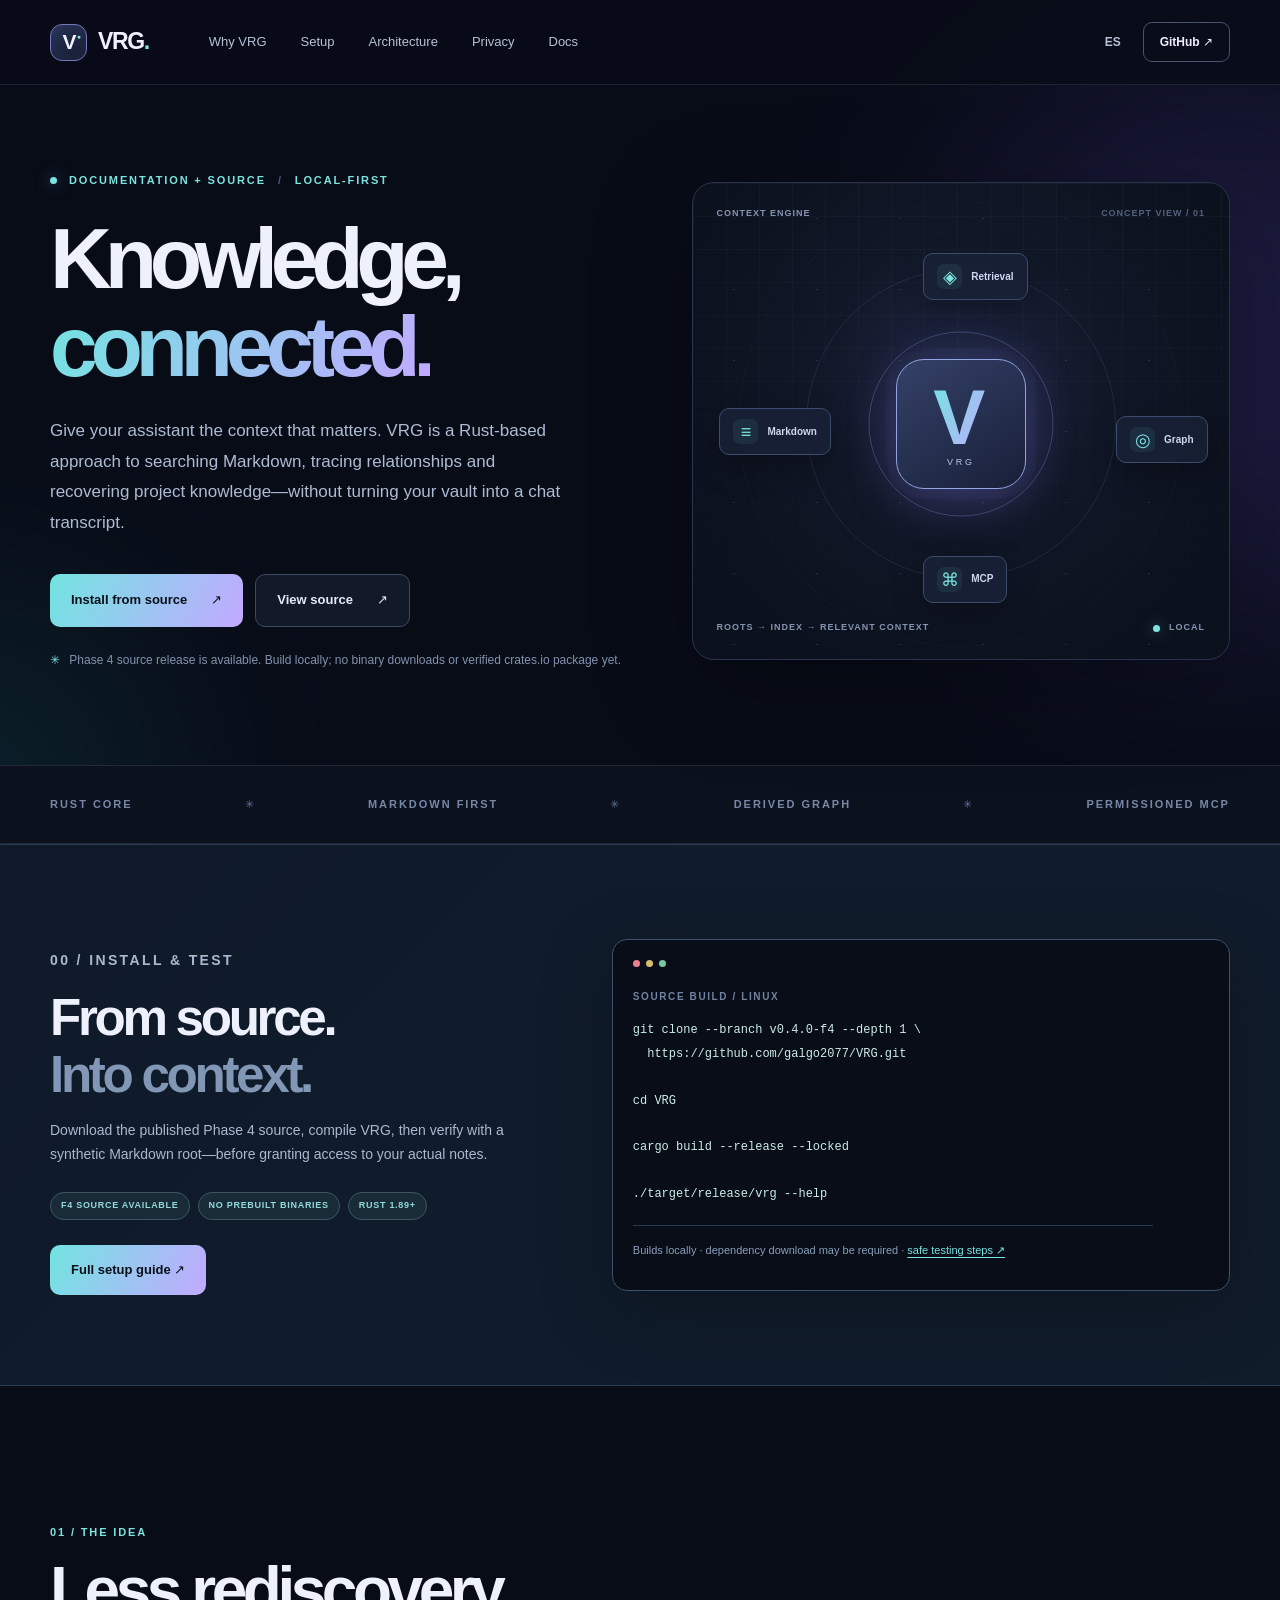
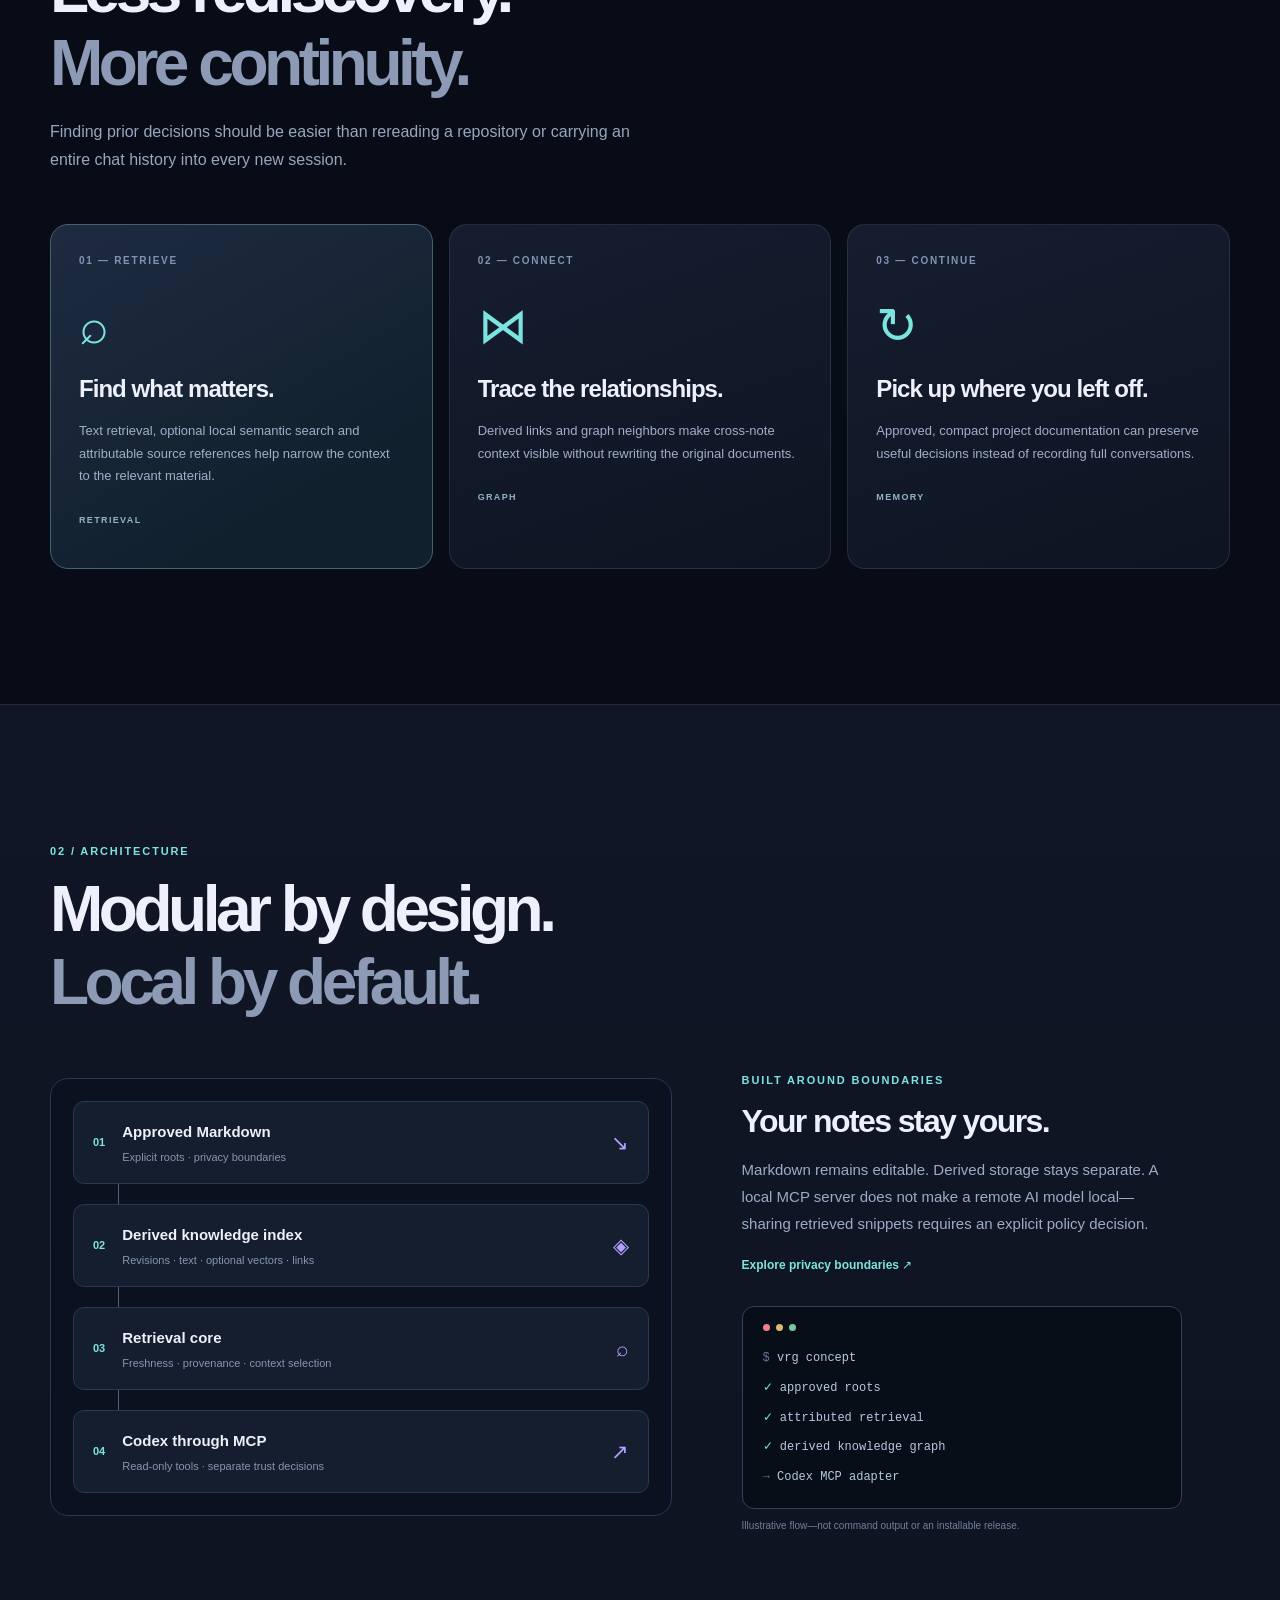
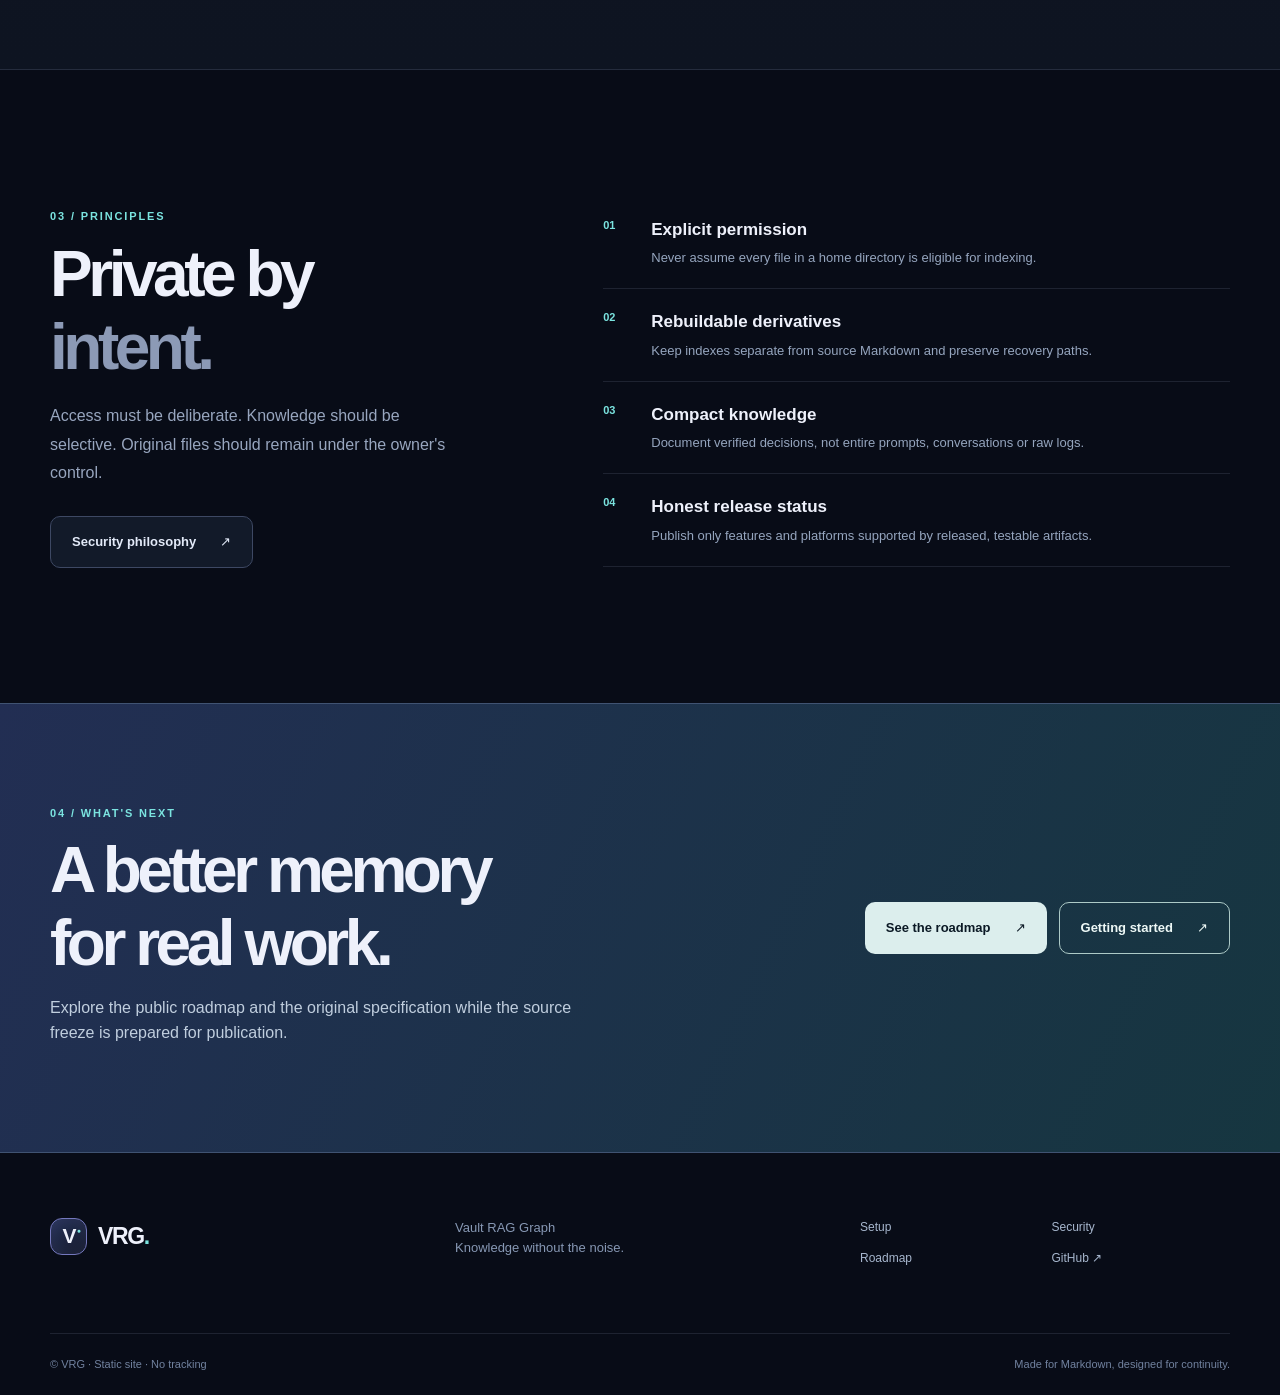
==== docs/index.html @ 417ad497 "docs: add F4 source installation walkthrough and Pages deployment" ====
<!doctype html>
<html lang="en">
<head>
  <meta charset="utf-8">
  <meta name="viewport" content="width=device-width, initial-scale=1">
  <meta name="theme-color" content="#080c17">
  <meta name="description" content="VRG — local-first knowledge retrieval for Markdown: text, semantic search, graph links and a permissioned MCP bridge to Codex.">
  <title>VRG — Knowledge, connected.</title>
  <link rel="stylesheet" href="./site.css">
</head>
<body>
  <a class="skip-link" href="#main">Skip to content</a>
  <div class="ambient ambient-one" aria-hidden="true"></div>
  <div class="ambient ambient-two" aria-hidden="true"></div>
  <header class="header">
    <div class="shell nav">
      <a class="brand" href="./index.html" aria-label="VRG home"><span class="brand-mark">V<span>●</span></span><span>VRG<span class="brand-dot">.</span></span></a>
      <nav class="nav-links" aria-label="Main navigation">
        <a href="#why">Why VRG</a>
        <a href="./setup.html">Setup</a>
        <a href="#architecture">Architecture</a>
        <a href="#principles">Privacy</a>
        <a href="./guide.html#start">Docs</a>
      </nav>
      <div class="nav-right">
        <a class="lang" href="./es/index.html" lang="es" hreflang="es">ES</a>
        <a class="nav-github" href="https://github.com/galgo2077/VRG" rel="noopener noreferrer">GitHub <span aria-hidden="true">↗</span></a>
      </div>
    </div>
  </header>

  <main id="main">
    <section class="hero shell">
      <div class="hero-copy">
        <div class="eyebrow"><span class="pulse"></span> DOCUMENTATION + SOURCE <span class="eyebrow-dash">/</span> LOCAL-FIRST</div>
        <h1>Knowledge,<br><em>connected.</em></h1>
        <p class="lead">Give your assistant the context that matters. VRG is a Rust-based approach to searching Markdown, tracing relationships and recovering project knowledge—without turning your vault into a chat transcript.</p>
        <div class="hero-actions">
          <a class="button button-primary" href="./setup.html">Install from source <span aria-hidden="true">↗</span></a>
          <a class="button button-secondary" href="https://github.com/galgo2077/VRG" rel="noopener noreferrer">View source <span aria-hidden="true">↗</span></a>
        </div>
        <p class="release-note"><span class="note-star" aria-hidden="true">✳</span> Phase 4 source release is available. Build locally; no binary downloads or verified crates.io package yet.</p>
      </div>
      <div class="hero-visual" aria-label="Conceptual flow: Markdown vault to retrieval, graph and Codex">
        <div class="visual-stars" aria-hidden="true"></div>
        <div class="visual-label">CONTEXT ENGINE <span>CONCEPT VIEW / 01</span></div>
        <div class="visual-center">
          <span class="halo halo-one"></span><span class="halo halo-two"></span><span class="halo halo-three"></span>
          <div class="core-node"><span class="node-glyph">V</span><span class="node-tag">VRG</span></div>
          <div class="satellite satellite-left"><span class="satellite-icon">≡</span><span>Markdown</span></div>
          <div class="satellite satellite-top"><span class="satellite-icon">◈</span><span>Retrieval</span></div>
          <div class="satellite satellite-right"><span class="satellite-icon">◎</span><span>Graph</span></div>
          <div class="satellite satellite-bottom"><span class="satellite-icon">⌘</span><span>MCP</span></div>
        </div>
        <div class="visual-bottom"><span>ROOTS → INDEX → RELEVANT CONTEXT</span><span class="online-dot"></span><span>LOCAL</span></div>
      </div>
    </section>

    <section class="stats-strip" aria-label="Project priorities">
      <div class="shell strip-inner"><span>RUST CORE</span><span class="strip-separator">✳</span><span>MARKDOWN FIRST</span><span class="strip-separator">✳</span><span>DERIVED GRAPH</span><span class="strip-separator">✳</span><span>PERMISSIONED MCP</span></div>
    </section>


    <section id="setup" class="quickstart-section"><div class="shell quickstart-layout">
      <div><p class="kicker">00 / INSTALL & TEST</p><h2>From source.<br><span>Into context.</span></h2><p>Download the published Phase 4 source, compile VRG, then verify with a synthetic Markdown root—before granting access to your actual notes.</p>
      <div class="quickstart-meta"><span>F4 SOURCE AVAILABLE</span><span>NO PREBUILT BINARIES</span><span>RUST 1.89+</span></div><a class="button button-primary" href="./setup.html">Full setup guide ↗</a></div>
      <div class="quickstart-terminal"><div class="terminal-dots"><i></i><i></i><i></i></div><div class="quickstart-terminal-label">SOURCE BUILD / LINUX</div><pre><code><span>git clone --branch v0.4.0-f4 --depth 1 \
  https://github.com/galgo2077/VRG.git</span>
<span>cd VRG</span>
<span>cargo build --release --locked</span>
<span>./target/release/vrg --help</span></code></pre><p>Builds locally · dependency download may be required · <a href="./setup.html#demo">safe testing steps ↗</a></p></div>
    </div></section>

    <section id="why" class="section shell">
      <div class="section-head"><p class="kicker">01 / THE IDEA</p><h2>Less rediscovery.<br><span>More continuity.</span></h2><p>Finding prior decisions should be easier than rereading a repository or carrying an entire chat history into every new session.</p></div>
      <div class="feature-grid">
        <article class="feature-card featured"><div class="card-index">01 — RETRIEVE</div><div class="feature-symbol">⌕</div><h3>Find what matters.</h3><p>Text retrieval, optional local semantic search and attributable source references help narrow the context to the relevant material.</p><span class="mini-tag">RETRIEVAL</span></article>
        <article class="feature-card"><div class="card-index">02 — CONNECT</div><div class="feature-symbol">⋈</div><h3>Trace the relationships.</h3><p>Derived links and graph neighbors make cross-note context visible without rewriting the original documents.</p><span class="mini-tag">GRAPH</span></article>
        <article class="feature-card"><div class="card-index">03 — CONTINUE</div><div class="feature-symbol">↻</div><h3>Pick up where you left off.</h3><p>Approved, compact project documentation can preserve useful decisions instead of recording full conversations.</p><span class="mini-tag">MEMORY</span></article>
      </div>
    </section>

    <section id="architecture" class="section architecture-section"><div class="shell">
      <div class="section-head compact"><p class="kicker">02 / ARCHITECTURE</p><h2>Modular by design.<br><span>Local by default.</span></h2></div>
      <div class="architecture-layout">
        <div class="architecture-flow" aria-label="VRG conceptual data flow">
          <div class="flow-stage"><span class="flow-number">01</span><div><strong>Approved Markdown</strong><small>Explicit roots · privacy boundaries</small></div><span class="flow-mark">↘</span></div>
          <div class="flow-line"></div>
          <div class="flow-stage"><span class="flow-number">02</span><div><strong>Derived knowledge index</strong><small>Revisions · text · optional vectors · links</small></div><span class="flow-mark">◈</span></div>
          <div class="flow-line"></div>
          <div class="flow-stage"><span class="flow-number">03</span><div><strong>Retrieval core</strong><small>Freshness · provenance · context selection</small></div><span class="flow-mark">⌕</span></div>
          <div class="flow-line"></div>
          <div class="flow-stage"><span class="flow-number">04</span><div><strong>Codex through MCP</strong><small>Read-only tools · separate trust decisions</small></div><span class="flow-mark">↗</span></div>
        </div>
        <div class="architecture-aside"><p class="aside-label">BUILT AROUND BOUNDARIES</p><h3>Your notes stay yours.</h3><p>Markdown remains editable. Derived storage stays separate. A local MCP server does not make a remote AI model local—sharing retrieved snippets requires an explicit policy decision.</p><a class="text-link" href="./guide.html#security">Explore privacy boundaries <span aria-hidden="true">↗</span></a><div class="terminal-preview" aria-label="Conceptual capability list"><div class="terminal-dots"><i></i><i></i><i></i></div><code><span class="terminal-muted">$</span> vrg concept</code><code><span class="terminal-ok">✓</span> approved roots</code><code><span class="terminal-ok">✓</span> attributed retrieval</code><code><span class="terminal-ok">✓</span> derived knowledge graph</code><code><span class="terminal-muted">→</span> Codex MCP adapter</code></div><small class="terminal-disclaimer">Illustrative flow—not command output or an installable release.</small></div>
      </div>
    </div></section>

    <section id="principles" class="section shell"><div class="principle-layout"><div><p class="kicker">03 / PRINCIPLES</p><h2>Private by<br><span>intent.</span></h2><p class="principle-copy">Access must be deliberate. Knowledge should be selective. Original files should remain under the owner's control.</p><a class="button button-secondary" href="./guide.html#security">Security philosophy <span aria-hidden="true">↗</span></a></div><div class="principle-list"><div><span>01</span><strong>Explicit permission</strong><p>Never assume every file in a home directory is eligible for indexing.</p></div><div><span>02</span><strong>Rebuildable derivatives</strong><p>Keep indexes separate from source Markdown and preserve recovery paths.</p></div><div><span>03</span><strong>Compact knowledge</strong><p>Document verified decisions, not entire prompts, conversations or raw logs.</p></div><div><span>04</span><strong>Honest release status</strong><p>Publish only features and platforms supported by released, testable artifacts.</p></div></div></div></section>

    <section class="cta-section"><div class="shell cta-inner"><div><p class="kicker">04 / WHAT'S NEXT</p><h2>A better memory<br>for real work.</h2><p>Explore the public roadmap and the original specification while the source freeze is prepared for publication.</p></div><div class="cta-buttons"><a class="button button-light" href="./guide.html#roadmap">See the roadmap <span aria-hidden="true">↗</span></a><a class="button button-outline" href="./guide.html#start">Getting started <span aria-hidden="true">↗</span></a></div></div></section>
  </main>

  <footer class="footer"><div class="shell footer-top"><a class="brand" href="./index.html"><span class="brand-mark">V<span>●</span></span><span>VRG<span class="brand-dot">.</span></span></a><p>Vault RAG Graph<br>Knowledge without the noise.</p><div class="footer-links"><a href="./setup.html">Setup</a><a href="./guide.html#security">Security</a><a href="./guide.html#roadmap">Roadmap</a><a href="https://github.com/galgo2077/VRG" rel="noopener noreferrer">GitHub ↗</a></div></div><div class="shell footer-bottom"><span>© VRG · Static site · No tracking</span><span>Made for Markdown, designed for continuity.</span></div></footer>
</body>
</html>
---- docs/site.css ----
:root{color-scheme:dark;--bg:#080c17;--surface:#101624;--surface-2:#151d2e;--line:rgba(175,190,222,.13);--text:#eef1fb;--muted:#98a6bf;--cyan:#7be4e0;--purple:#b2a1ff;--gradient:linear-gradient(115deg,#72e4e1,#c2a9ff);font-family:Inter,ui-sans-serif,-apple-system,BlinkMacSystemFont,"Segoe UI",sans-serif;font-synthesis:none}
*{box-sizing:border-box}html{scroll-behavior:smooth}body{margin:0;background:var(--bg);color:var(--text);line-height:1.55;overflow-x:hidden}a{color:inherit;text-decoration:none}button,a{outline-offset:4px}a:focus-visible{outline:2px solid var(--cyan)}::selection{background:#9e9efa;color:#080c17}.shell{width:min(1180px,calc(100% - 52px));margin-inline:auto}.skip-link{position:absolute;top:-60px;left:16px;z-index:15;padding:10px 16px;background:#fff;color:#000}.skip-link:focus{top:12px}.ambient{position:absolute;pointer-events:none;border-radius:50%;filter:blur(115px);opacity:.24;z-index:-1}.ambient-one{width:560px;height:560px;top:70px;right:-230px;background:#5a47b8}.ambient-two{width:380px;height:380px;top:600px;left:-220px;background:#176871}.header{position:relative;z-index:4;border-bottom:1px solid var(--line);background:rgba(8,12,23,.8)}.nav{height:84px;display:flex;align-items:center;gap:60px}.brand{display:inline-flex;align-items:center;gap:11px;font-weight:850;font-size:23px;letter-spacing:-.06em;white-space:nowrap}.brand-mark{display:grid;place-items:center;position:relative;width:37px;height:37px;border:1px solid #7478bd;border-radius:12px;background:linear-gradient(145deg,#212e52,#101625);font-size:21px;letter-spacing:-.1em;box-shadow:inset 0 0 25px #b5a0ff1c}.brand-mark span{position:absolute;font-size:7px;top:7px;right:7px;color:var(--cyan)}.brand-dot{color:var(--cyan)}.nav-links{display:flex;align-items:center;gap:34px;font-size:13px;color:#b6c1d5}.nav-links a:hover,.footer-links a:hover,.lang:hover{color:var(--cyan)}.nav-right{margin-left:auto;display:flex;gap:22px;align-items:center}.lang{font-size:12px;font-weight:800;color:#b6c1d5}.nav-github{border:1px solid #495370;border-radius:9px;padding:10px 16px;font-size:12px;font-weight:750}.nav-github:hover{background:#1d263a}.hero{min-height:680px;display:grid;grid-template-columns:1fr .91fr;align-items:center;gap:50px;padding-top:66px;padding-bottom:74px}.hero-copy{max-width:605px}.eyebrow,.kicker,.aside-label{color:var(--cyan);font-size:11px;font-weight:850;letter-spacing:.17em}.eyebrow{display:flex;gap:12px;align-items:center;flex-wrap:wrap}.eyebrow-dash{color:#4c5877}.pulse,.online-dot{display:inline-block;width:7px;height:7px;border-radius:50%;background:var(--cyan);box-shadow:0 0 15px #7be4e080}.hero h1{font-weight:840;font-size:clamp(56px,6.7vw,98px);letter-spacing:-.085em;line-height:1.02;margin:26px 0}.hero h1 em{font-style:normal;background:var(--gradient);-webkit-background-clip:text;background-clip:text;color:transparent}.lead{font-size:17px;color:#aebbd2;max-width:520px;line-height:1.8}.hero-actions{display:flex;gap:12px;flex-wrap:wrap;margin-top:36px}.button{display:inline-flex;align-items:center;justify-content:center;gap:24px;border-radius:10px;padding:15px 21px;min-height:50px;font-size:13px;font-weight:800;transition:transform .2s,background .2s,border-color .2s}.button:hover{transform:translateY(-2px)}.button-primary{color:#09101a;background:var(--gradient)}.button-secondary{border:1px solid #3d4863;background:#121a29;color:#e3eaf8}.button-secondary:hover{background:#1a263b}.release-note{margin:23px 0 0;color:#8292ae;font-size:12px;line-height:1.7}.note-star{color:var(--cyan);margin-right:6px}.hero-visual{height:478px;position:relative;border-radius:22px;border:1px solid #29334c;background:radial-gradient(ellipse at 50% 42%,#202846 0%,#101726 38%,#0c111e 78%);overflow:hidden;box-shadow:0 25px 100px rgba(0,0,0,.26)}.hero-visual:before{content:"";position:absolute;inset:0;background-image:linear-gradient(#ffffff08 1px,transparent 1px),linear-gradient(90deg,#ffffff08 1px,transparent 1px);background-size:33px 33px;mask-image:linear-gradient(black,transparent 98%)}.visual-stars{position:absolute;inset:0;background-image:radial-gradient(#bdc5efaa 1px,transparent 1px);background-size:83px 71px;opacity:.22}.visual-label,.visual-bottom{position:absolute;left:24px;right:24px;display:flex;align-items:center;justify-content:space-between;color:#8694b0;font-size:9px;letter-spacing:.11em;font-weight:800;z-index:2}.visual-label{top:24px}.visual-label span{color:#52617e}.visual-bottom{bottom:24px;justify-content:flex-start;gap:9px}.visual-bottom .online-dot{margin-left:auto}.visual-center{position:absolute;inset:38px 0 32px}.halo{position:absolute;border:1px solid #797dbc2c;border-radius:50%;top:50%;left:50%;transform:translate(-50%,-50%)}.halo-one{width:185px;height:185px;border-color:#aab0ff42}.halo-two{width:310px;height:310px}.halo-three{width:445px;height:445px;border-style:dashed;opacity:.5}.core-node{position:absolute;top:50%;left:50%;transform:translate(-50%,-50%);display:flex;flex-direction:column;align-items:center;justify-content:center;width:130px;height:130px;border-radius:28px;border:1px solid #93a5e0;background:linear-gradient(145deg,#344168,#181f38);box-shadow:0 0 0 10px #9099fd09,0 12px 50px #917aff45}.node-glyph{font-size:78px;font-weight:900;line-height:1;letter-spacing:-.14em;background:var(--gradient);color:transparent;background-clip:text;-webkit-background-clip:text;padding-right:.18em}.node-tag{font-size:9px;color:#b9c8e8;letter-spacing:.3em}.satellite{position:absolute;display:flex;align-items:center;gap:9px;background:#182136dd;border:1px solid #3c4c6c;border-radius:10px;padding:10px 13px;font-size:10px;font-weight:750;color:#cdd8f0;box-shadow:0 12px 30px #0004}.satellite-icon{display:grid;place-items:center;width:25px;height:25px;border-radius:7px;background:#7be4e014;color:var(--cyan);font-size:18px}.satellite-left{top:46%;left:5%}.satellite-right{top:48%;right:4%}.satellite-top{top:8%;left:43%}.satellite-bottom{bottom:6%;left:43%}.stats-strip{border-top:1px solid var(--line);border-bottom:1px solid var(--line);background:#0c111e}.strip-inner{min-height:77px;display:flex;align-items:center;justify-content:space-between;gap:20px;color:#7788a7;letter-spacing:.18em;font-size:11px;font-weight:900}.strip-separator{color:#60719a}.section{padding-top:127px;padding-bottom:135px}.section-head{max-width:740px;margin-bottom:50px}.section-head h2,.principle-layout h2,.cta-inner h2{font-size:clamp(40px,5vw,65px);letter-spacing:-.07em;line-height:1.14;margin:13px 0 18px}.section-head h2 span,.principle-layout h2 span{color:#8c9ab6}.section-head>p:not(.kicker){max-width:580px;color:var(--muted);font-size:16px;line-height:1.75}.feature-grid{display:grid;grid-template-columns:repeat(3,1fr);gap:16px}.feature-card{position:relative;min-height:345px;border:1px solid var(--line);border-radius:18px;padding:28px;background:linear-gradient(160deg,#151d2f,#0e1421)}.feature-card.featured{background:linear-gradient(150deg,#1e2b40,#11202d 76%);border-color:#42636f}.card-index{font-size:10px;letter-spacing:.17em;color:#8294b5;font-weight:800}.feature-symbol{margin-top:32px;font-size:50px;color:var(--cyan);line-height:1}.feature-card h3{font-size:24px;letter-spacing:-.04em;margin:19px 0 8px}.feature-card p{font-size:13px;line-height:1.75;color:#a0afc8;max-width:330px}.mini-tag{display:inline-block;margin-top:13px;font-size:9px;letter-spacing:.15em;font-weight:850;color:#92b3c6}.architecture-section{background:linear-gradient(180deg,#101625,#0e1421);border-block:1px solid var(--line)}.section-head.compact{margin-bottom:42px}.architecture-layout{display:grid;grid-template-columns:1.12fr .88fr;gap:70px;align-items:center}.architecture-flow{border:1px solid #2c3852;background:#0b111e;border-radius:18px;padding:22px}.flow-stage{display:flex;align-items:center;gap:17px;background:#141e2e;border:1px solid #2a3850;border-radius:11px;min-height:83px;padding:15px 19px}.flow-number{color:var(--cyan);font-size:11px;font-weight:900}.flow-stage>div{flex:1}.flow-stage strong,.flow-stage small{display:block}.flow-stage strong{font-size:15px}.flow-stage small{margin-top:5px;color:#8695b1;font-size:11px}.flow-mark{font-size:21px;color:var(--purple)}.flow-line{height:20px;width:1px;margin-left:45px;background:#50607a}.architecture-aside{max-width:440px}.architecture-aside h3{font-size:32px;line-height:1.17;letter-spacing:-.05em;margin:14px 0}.architecture-aside>p:not(.aside-label){color:#9cacc7;font-size:15px;line-height:1.8}.text-link{font-size:12px;font-weight:800;color:var(--cyan)}.terminal-preview{margin-top:30px;border:1px solid #344159;border-radius:12px;padding:17px 20px 22px;background:#080e18;display:flex;flex-direction:column;gap:11px}.terminal-dots{display:flex;gap:6px;margin-bottom:7px}.terminal-dots i{width:7px;height:7px;border-radius:50%;background:#415473}.terminal-dots i:first-child{background:#f17e90}.terminal-dots i:nth-child(2){background:#d7bc69}.terminal-dots i:last-child{background:#7ac6a4}.terminal-preview code{font-family:ui-monospace,SFMono-Regular,Consolas,monospace;color:#b8c7df;font-size:12px}.terminal-ok{color:var(--cyan)}.terminal-muted{color:#657994}.terminal-disclaimer{display:block;color:#71809c;font-size:10px;margin-top:9px}.principle-layout{display:grid;grid-template-columns:.85fr 1.15fr;gap:90px}.principle-copy{color:var(--muted);font-size:16px;line-height:1.8;max-width:400px;margin-bottom:28px}.principle-list>div{border-bottom:1px solid var(--line);padding:20px 0;display:grid;grid-template-columns:36px 1fr;column-gap:12px}.principle-list>div>span{font-size:11px;color:var(--cyan);font-weight:800;grid-row:span 2}.principle-list strong{font-size:17px}.principle-list p{margin:5px 0 0;color:#95a5be;font-size:13px;grid-column:2}.cta-section{background:linear-gradient(115deg,#222e53,#163640);border-top:1px solid #405372;border-bottom:1px solid #405372}.cta-inner{display:flex;justify-content:space-between;gap:50px;align-items:center;padding-block:90px}.cta-inner h2{margin:12px 0}.cta-inner p:not(.kicker){color:#c0cede;max-width:540px}.cta-buttons{display:flex;gap:12px;flex-wrap:wrap}.button-light{background:#dceeed;color:#0b1925}.button-outline{border:1px solid #adcac7;color:#edf8f6}.footer{background:#080c17}.footer-top{display:grid;grid-template-columns:1fr 1fr 1fr;gap:35px;align-items:start;padding-top:65px;padding-bottom:65px}.footer-top p{color:#8798b4;font-size:13px;margin:0}.footer-links{display:grid;grid-template-columns:1fr 1fr;gap:13px;font-size:12px;color:#a7b7ce}.footer-bottom{padding-block:22px;border-top:1px solid var(--line);display:flex;justify-content:space-between;color:#71829f;font-size:11px}
@media(max-width:1050px){.nav{gap:25px}.nav-links{gap:16px}.hero{gap:20px}.hero-visual{height:420px}.architecture-layout{gap:30px}.principle-layout{gap:35px}.cta-inner{align-items:flex-start;flex-direction:column}}
@media(max-width:800px){.shell{width:min(100% - 36px,640px)}.nav{height:72px}.nav-links{display:none}.hero{grid-template-columns:1fr;min-height:0;padding-top:70px;padding-bottom:65px}.hero h1{font-size:clamp(54px,11vw,79px)}.hero-visual{height:430px}.strip-inner{flex-wrap:wrap;justify-content:center;padding:20px 0;font-size:9px;gap:14px}.section{padding-top:88px;padding-bottom:90px}.feature-grid{grid-template-columns:1fr}.feature-card{min-height:275px}.feature-symbol{margin-top:16px}.architecture-layout,.principle-layout{grid-template-columns:1fr}.footer-top{grid-template-columns:1fr 1fr}.footer-links{grid-column:1/-1}.cta-inner{padding-block:65px}}
@media(max-width:480px){.shell{width:calc(100% - 30px)}.nav-right{gap:10px}.nav-github{padding:9px 11px}.hero{padding-top:50px}.hero h1{font-size:56px}.lead{font-size:15px}.hero-visual{height:365px}.halo-three{width:350px;height:350px}.halo-two{width:250px;height:250px}.satellite{padding:7px;gap:4px;font-size:9px}.satellite-icon{width:20px;height:20px;font-size:14px}.satellite-left{left:2%}.satellite-right{right:2%}.satellite-top{left:40%}.satellite-bottom{left:40%}.core-node{width:112px;height:112px}.node-glyph{font-size:65px}.visual-label,.visual-bottom{left:14px;right:14px}.visual-label span{display:none}.footer-top{grid-template-columns:1fr}.footer-links{grid-column:auto}.footer-bottom{flex-direction:column;gap:8px}.cta-buttons{width:100%}}
@media(prefers-reduced-motion:reduce){html{scroll-behavior:auto}.button{transition:none}.button:hover{transform:none}}


.quickstart-section{background:linear-gradient(135deg,#0f1929,#101c2b 45%,#111c2b);border-block:1px solid #2b3d53}.quickstart-layout{display:grid;grid-template-columns:.9fr 1.1fr;gap:56px;align-items:center;padding-block:90px}.quickstart-layout h2{font-size:clamp(37px,4vw,56px);line-height:1.12;letter-spacing:-.065em;margin:16px 0}.quickstart-layout h2 span{color:#8197b5}.quickstart-layout p{color:#a9b9d0;line-height:1.7;font-size:14px;max-width:520px}.quickstart-meta{display:flex;flex-wrap:wrap;gap:8px;margin:25px 0}.quickstart-meta span{border:1px solid #3c5762;background:#182b36;padding:6px 10px;border-radius:20px;color:#92dbd7;letter-spacing:.08em;font-size:9px;font-weight:800}.quickstart-terminal{border:1px solid #3f526b;border-radius:15px;background:#080d18;padding:20px;overflow:hidden;box-shadow:0 20px 70px rgba(0,0,0,.25)}.quickstart-terminal-label{font-size:10px;color:#7284a1;letter-spacing:.16em;font-weight:800;margin:22px 0 15px}.quickstart-terminal pre{font-size:12px;line-height:1.95;margin:0;white-space:pre-wrap;overflow-wrap:anywhere;color:#cdece6}.quickstart-terminal code{font-family:ui-monospace,Consolas,monospace}.quickstart-terminal pre span{display:block}.quickstart-terminal p{border-top:1px solid #283a51;padding-top:15px;margin-top:18px;color:#8a9fbb;font-size:11px}.quickstart-terminal a{color:#7be4e0;text-decoration:underline;text-underline-offset:3px}@media(max-width:800px){.quickstart-layout{grid-template-columns:1fr;gap:28px;padding-block:65px}.quickstart-terminal pre{font-size:11px}}
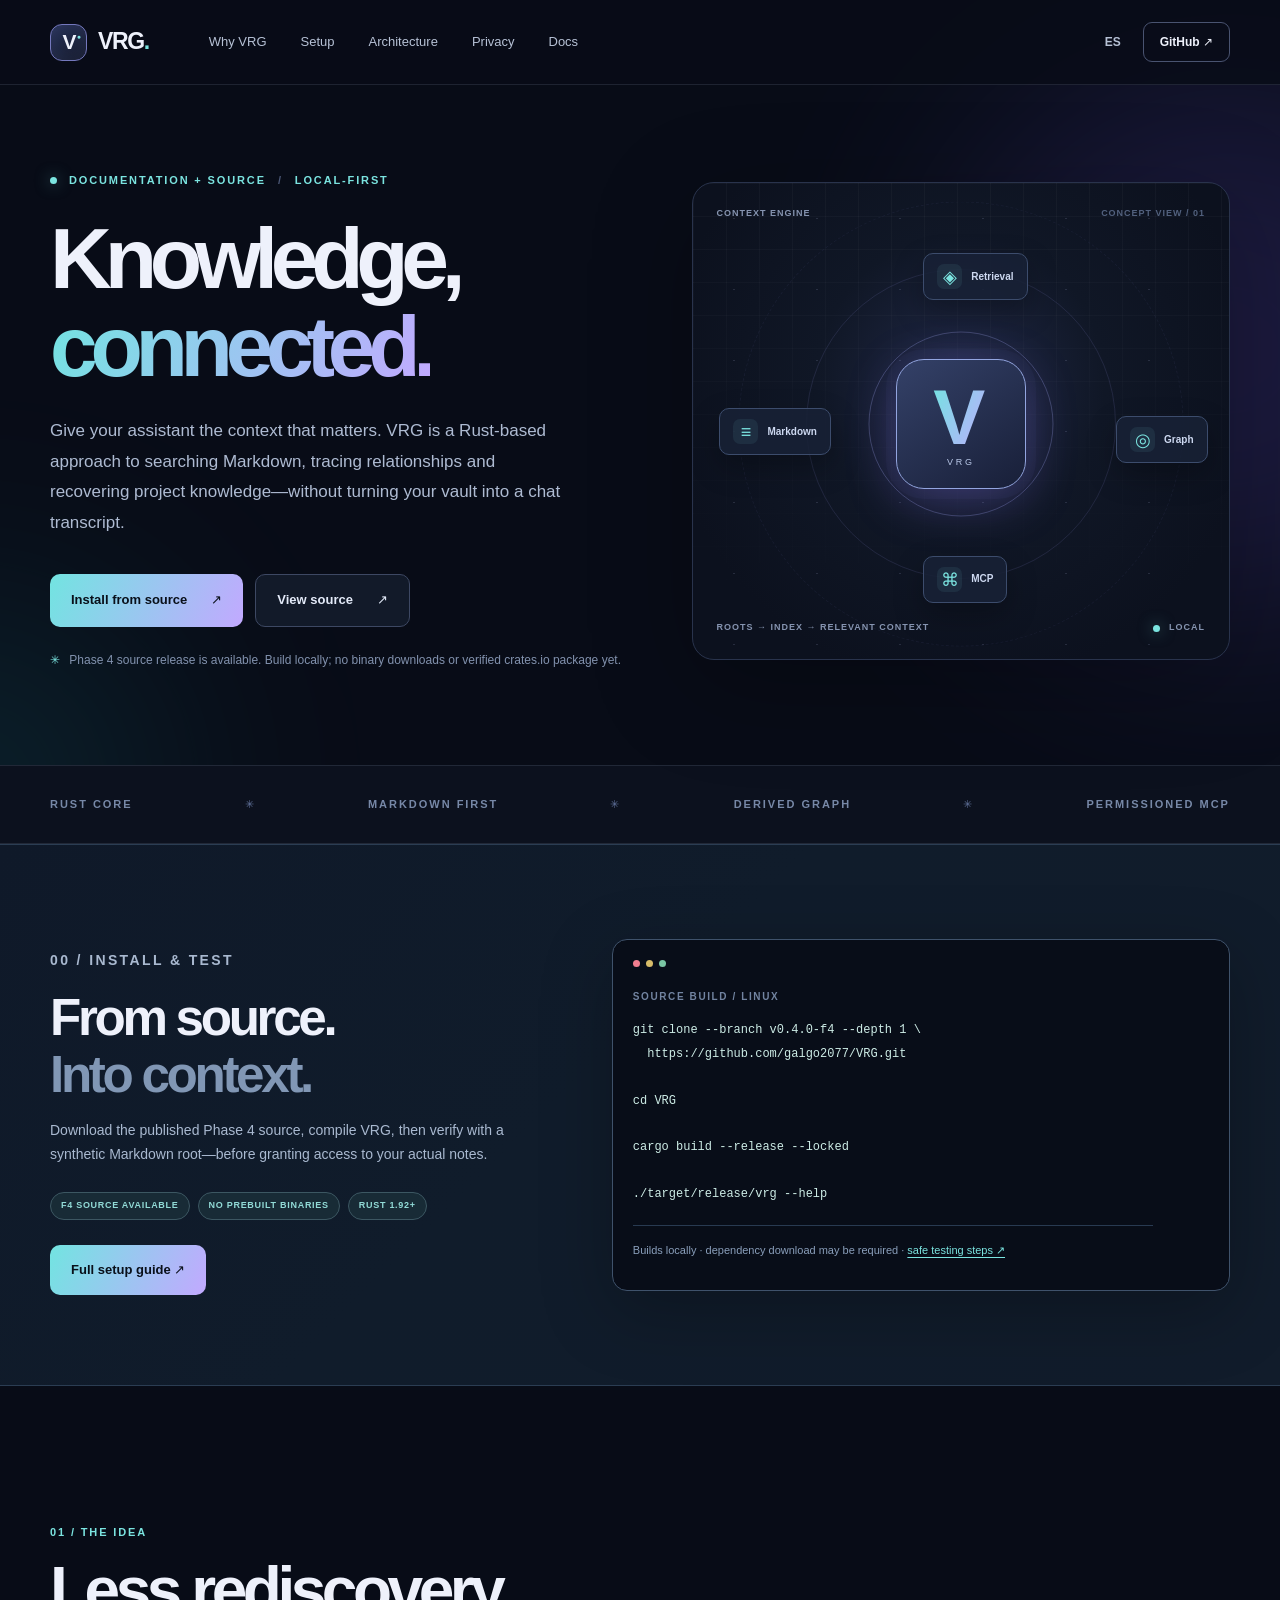
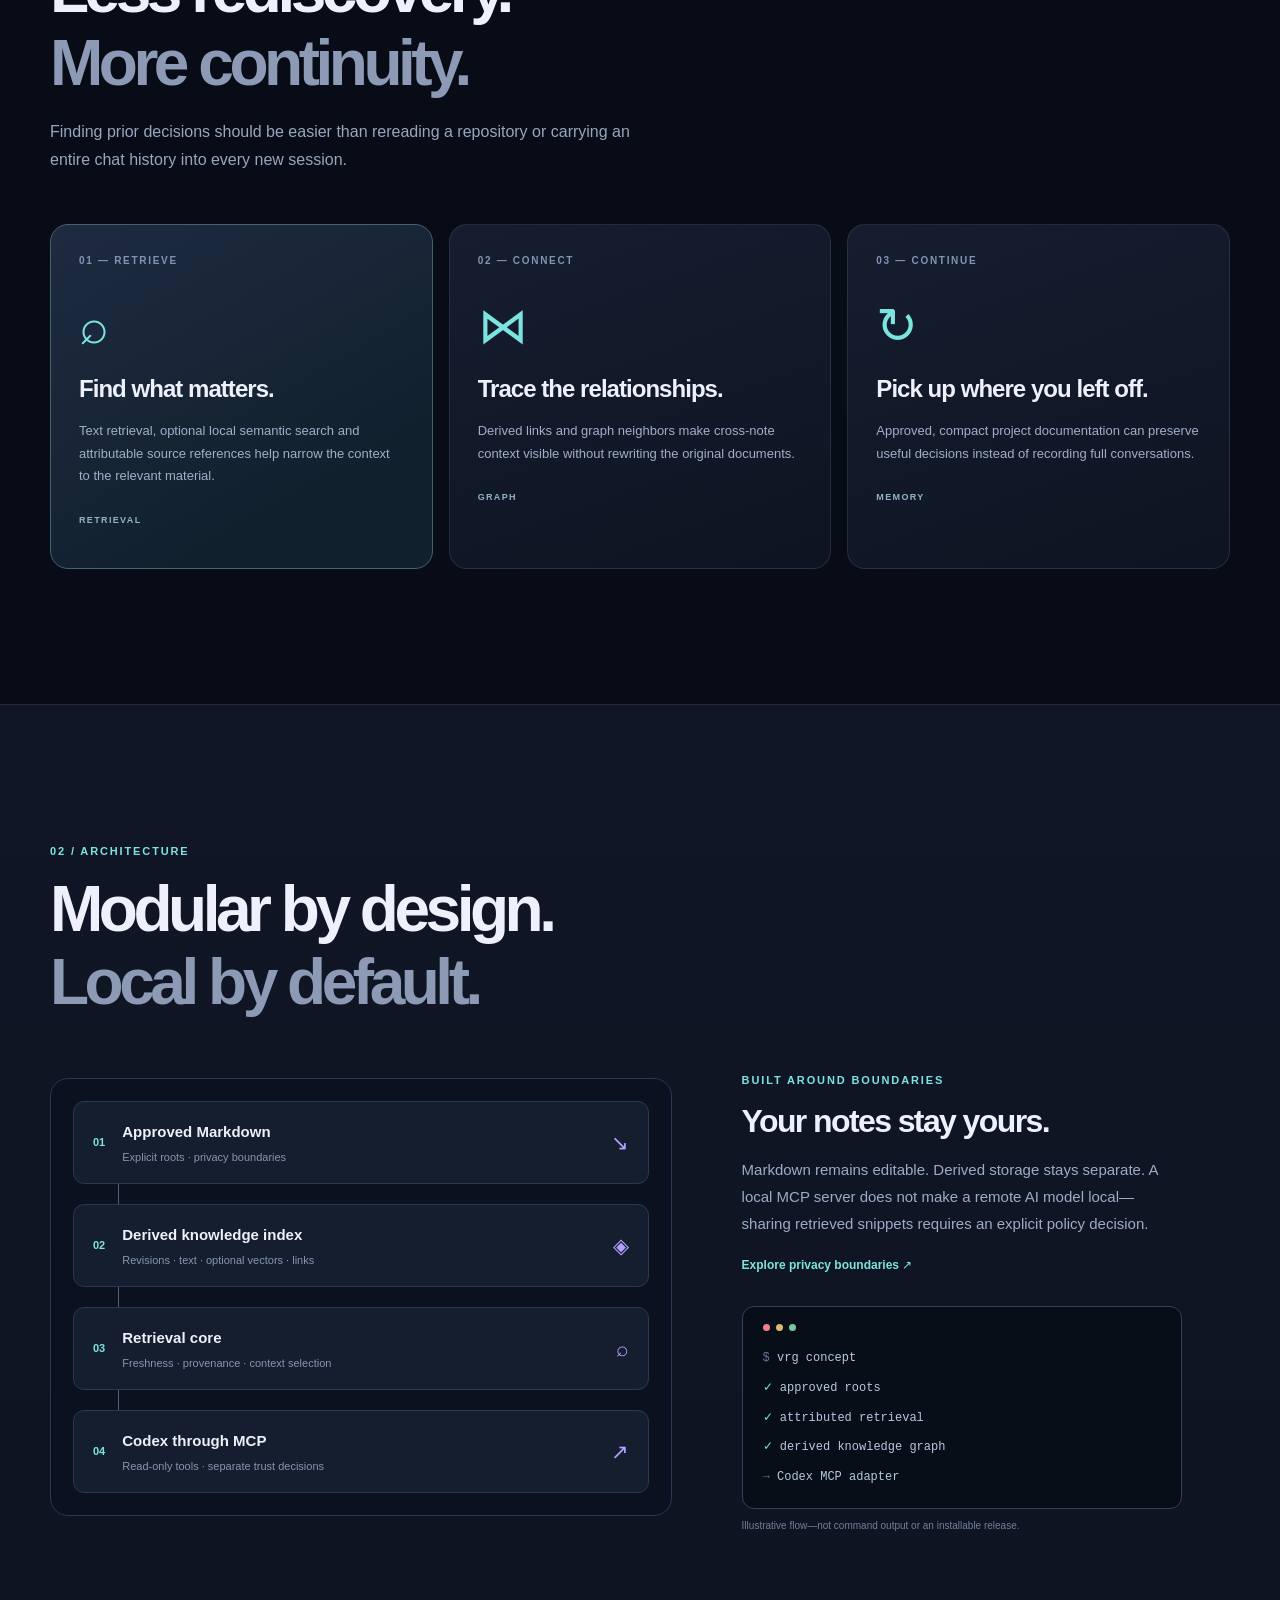
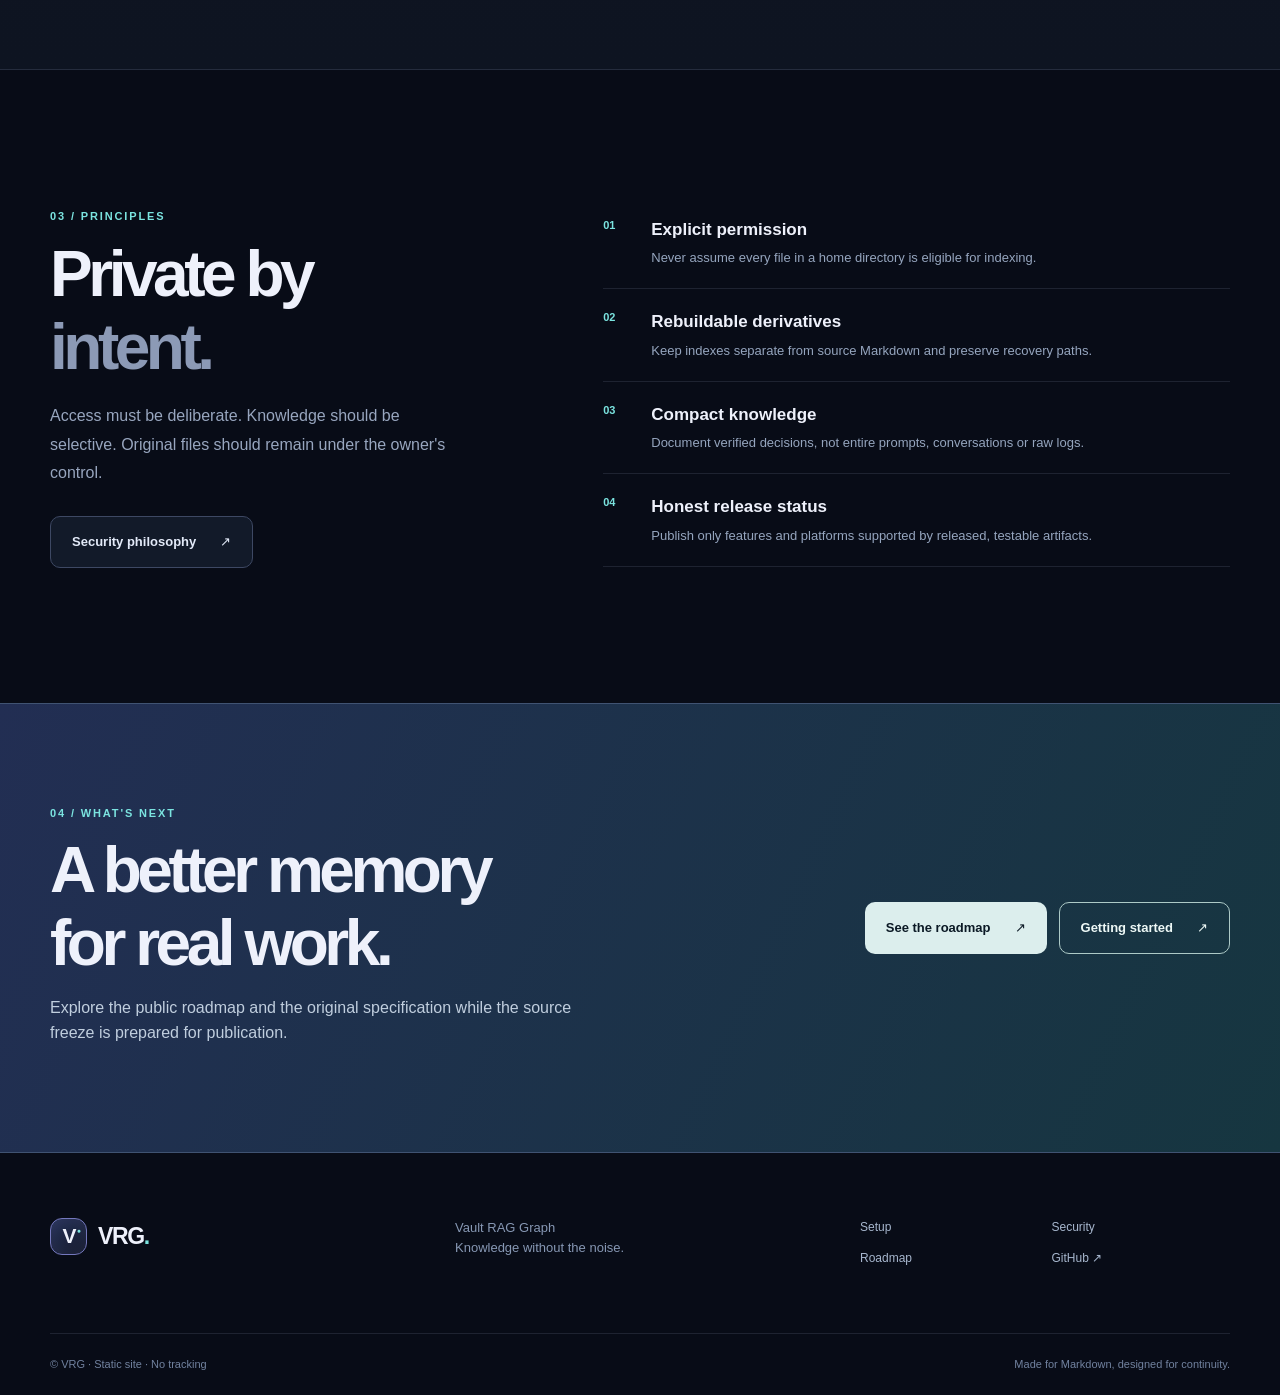
==== commit db4c2bcb: "fix: correct Rust minimum and crate metadata" ====
--- a/docs/index.html
+++ b/docs/index.html
@@ -63,7 +63,7 @@
 
     <section id="setup" class="quickstart-section"><div class="shell quickstart-layout">
       <div><p class="kicker">00 / INSTALL & TEST</p><h2>From source.<br><span>Into context.</span></h2><p>Download the published Phase 4 source, compile VRG, then verify with a synthetic Markdown root—before granting access to your actual notes.</p>
-      <div class="quickstart-meta"><span>F4 SOURCE AVAILABLE</span><span>NO PREBUILT BINARIES</span><span>RUST 1.89+</span></div><a class="button button-primary" href="./setup.html">Full setup guide ↗</a></div>
+      <div class="quickstart-meta"><span>F4 SOURCE AVAILABLE</span><span>NO PREBUILT BINARIES</span><span>RUST 1.92+</span></div><a class="button button-primary" href="./setup.html">Full setup guide ↗</a></div>
       <div class="quickstart-terminal"><div class="terminal-dots"><i></i><i></i><i></i></div><div class="quickstart-terminal-label">SOURCE BUILD / LINUX</div><pre><code><span>git clone --branch v0.4.0-f4 --depth 1 \
   https://github.com/galgo2077/VRG.git</span>
 <span>cd VRG</span>
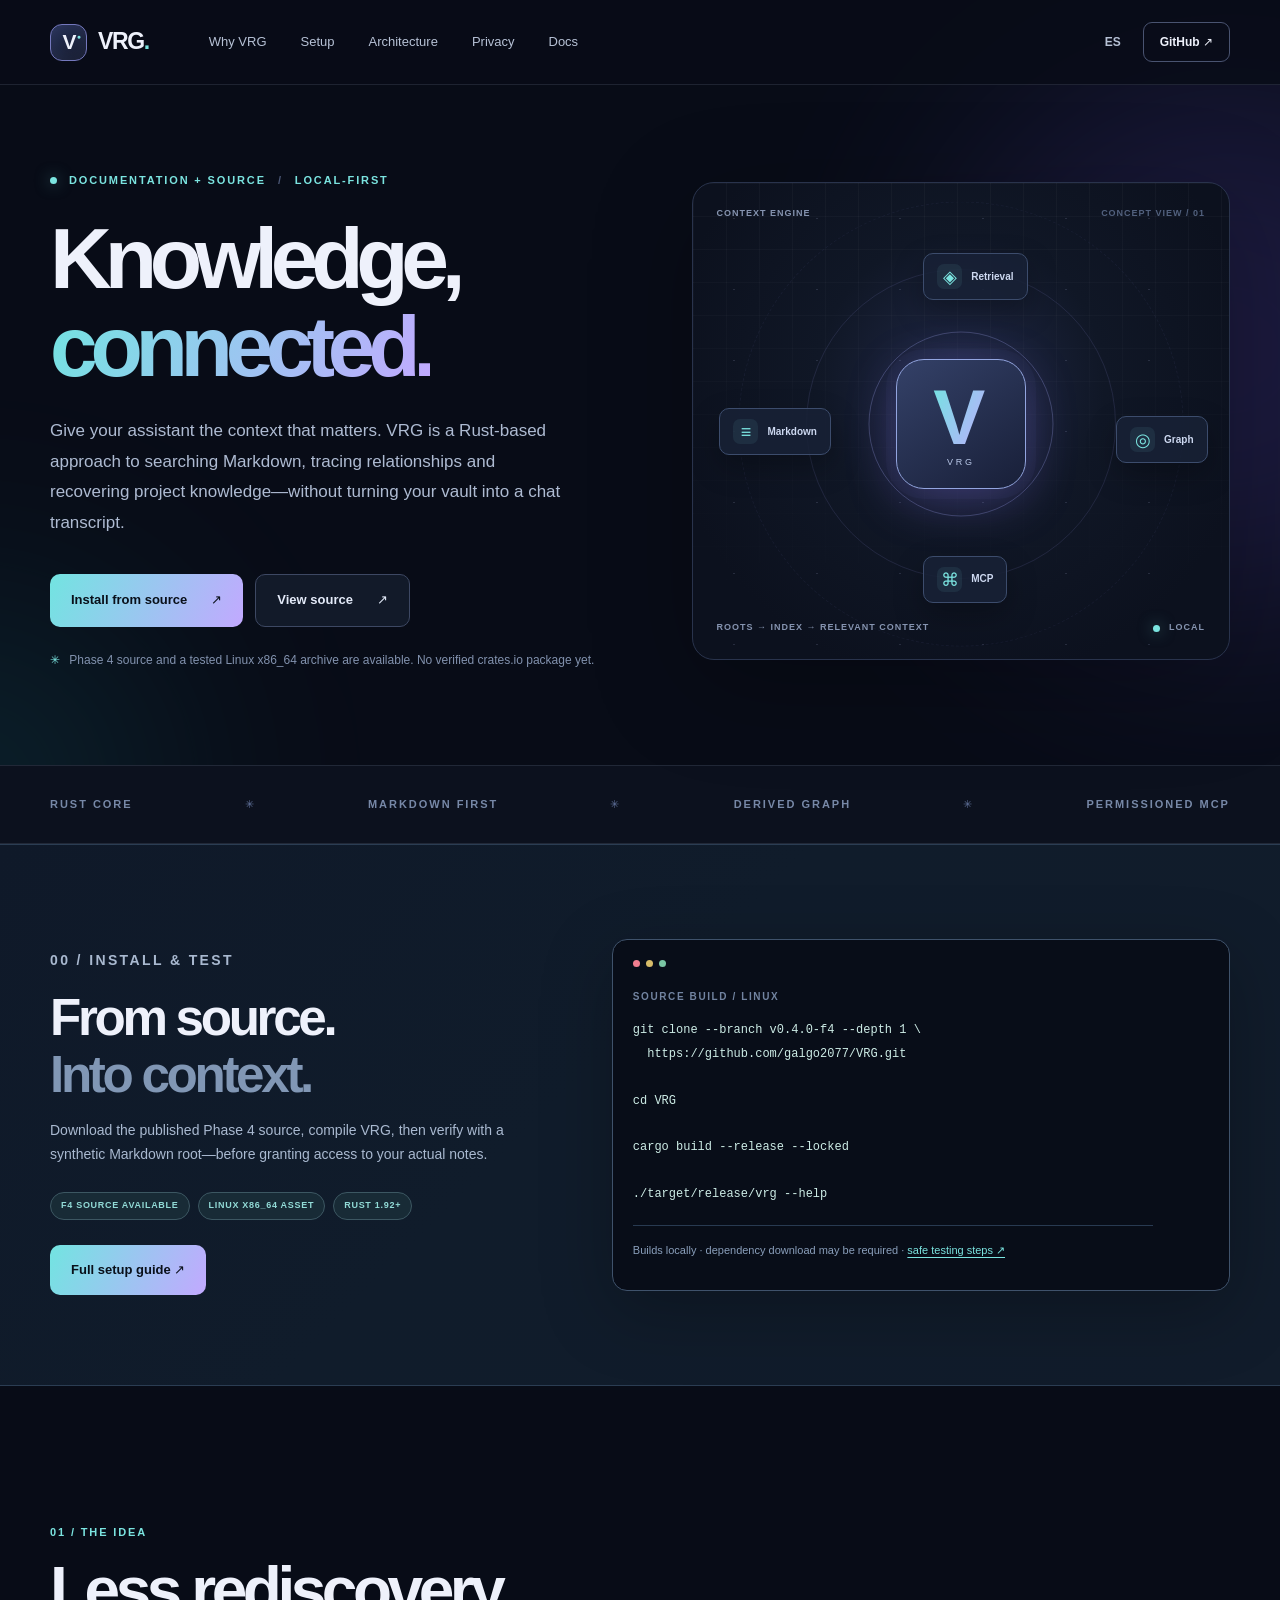
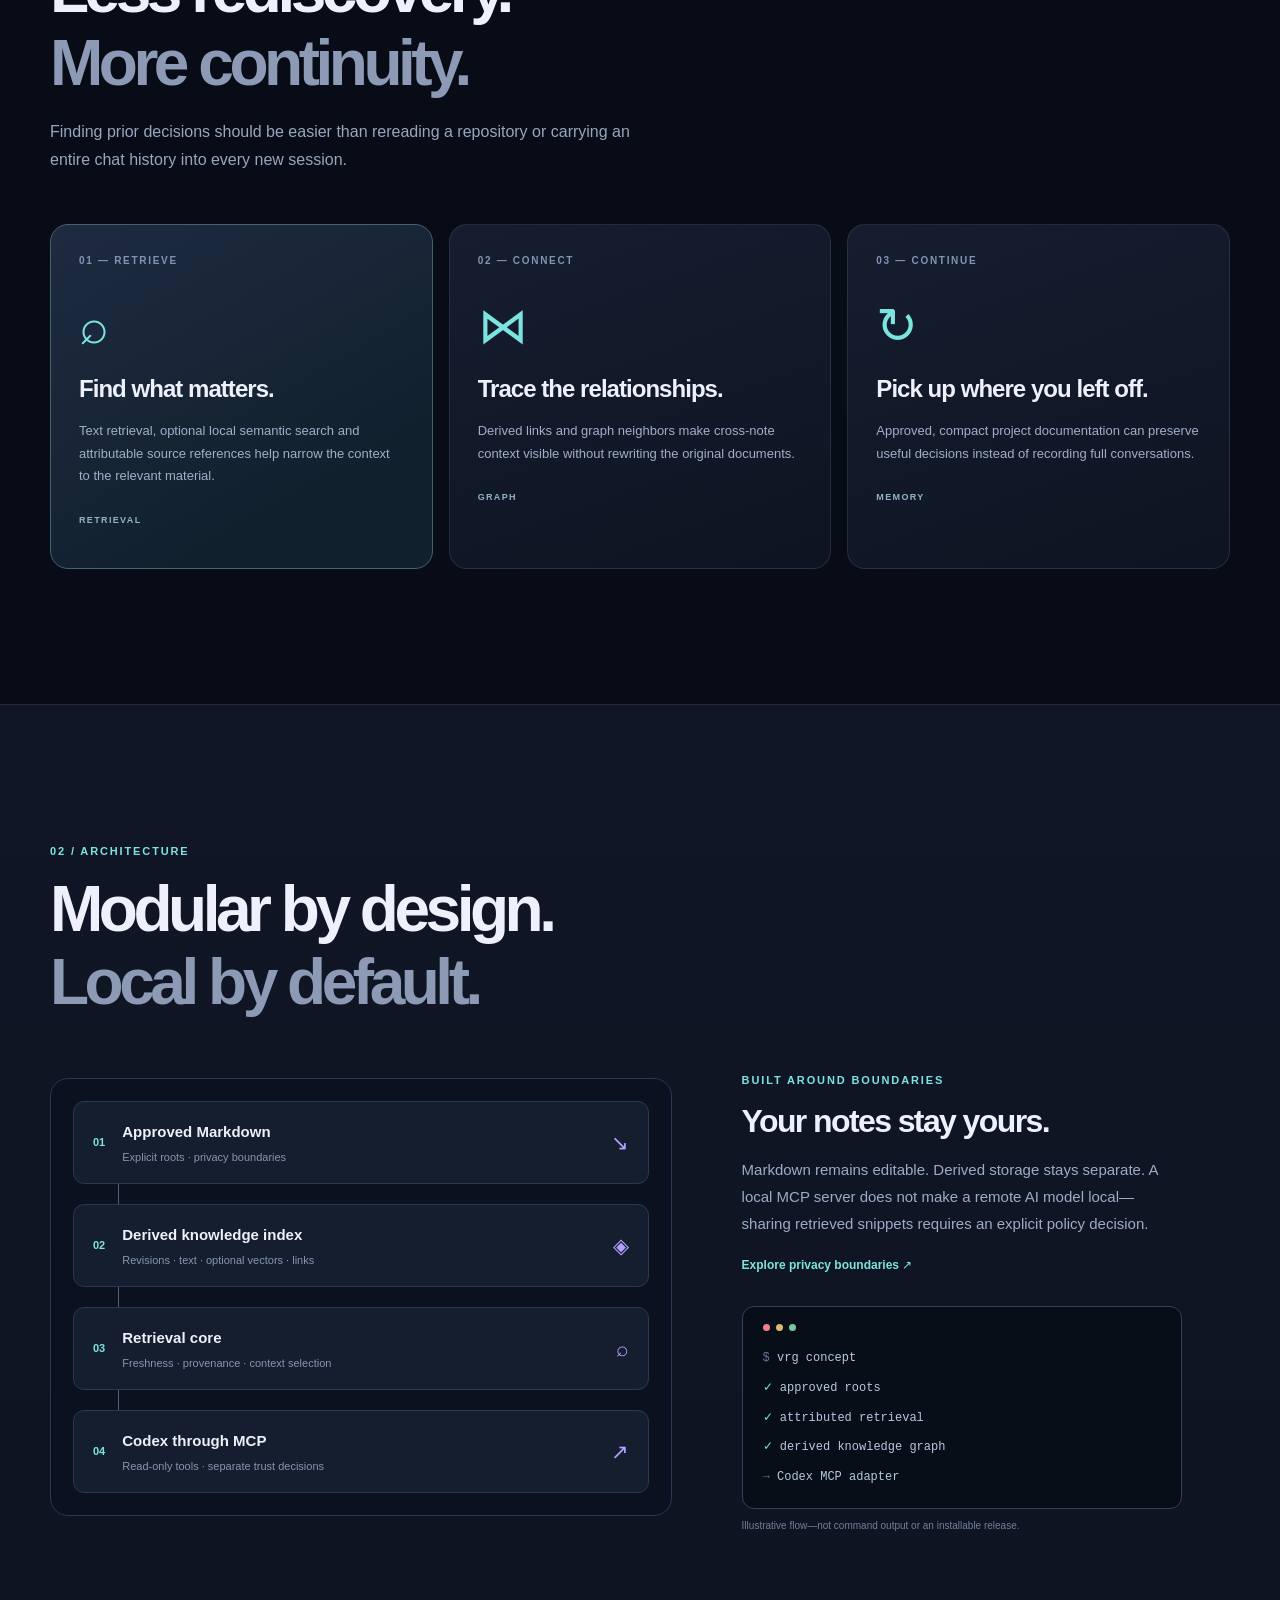
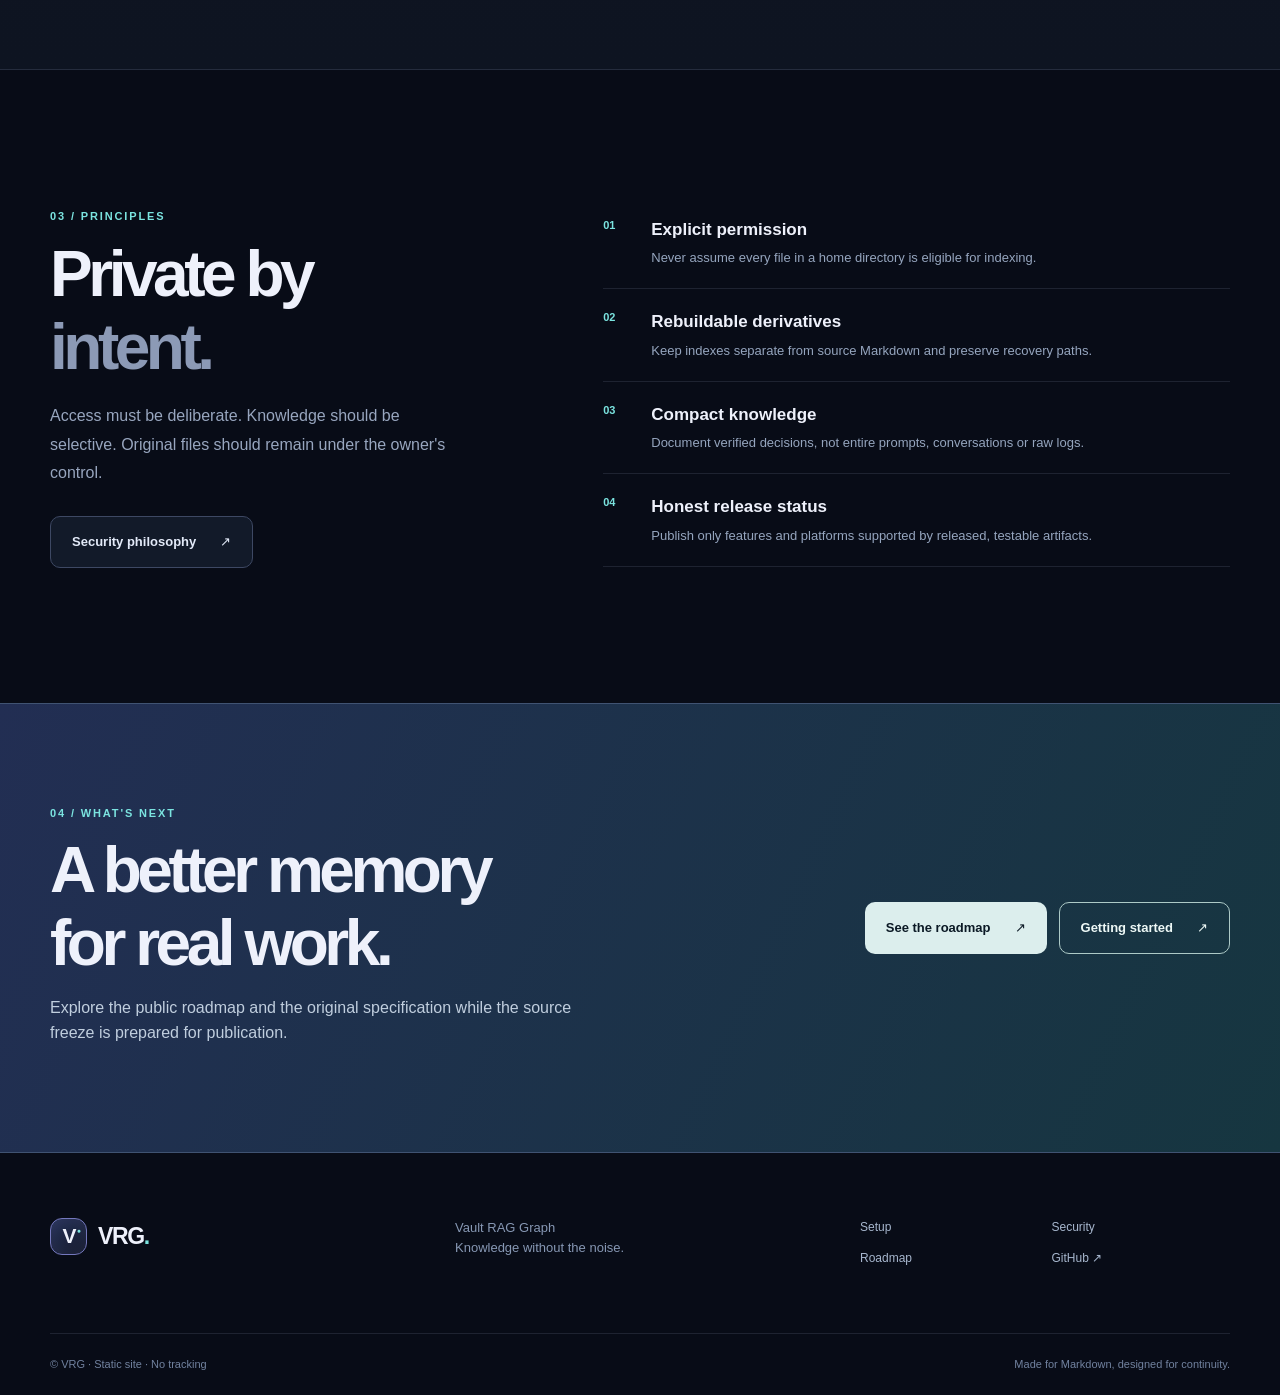
==== commit 3dc2ee93: "docs: publish verified Linux distribution guidance" ====
--- a/docs/index.html
+++ b/docs/index.html
@@ -39,7 +39,7 @@
           <a class="button button-primary" href="./setup.html">Install from source <span aria-hidden="true">↗</span></a>
           <a class="button button-secondary" href="https://github.com/galgo2077/VRG" rel="noopener noreferrer">View source <span aria-hidden="true">↗</span></a>
         </div>
-        <p class="release-note"><span class="note-star" aria-hidden="true">✳</span> Phase 4 source release is available. Build locally; no binary downloads or verified crates.io package yet.</p>
+        <p class="release-note"><span class="note-star" aria-hidden="true">✳</span> Phase 4 source and a tested Linux x86_64 archive are available. No verified crates.io package yet.</p>
       </div>
       <div class="hero-visual" aria-label="Conceptual flow: Markdown vault to retrieval, graph and Codex">
         <div class="visual-stars" aria-hidden="true"></div>
@@ -63,7 +63,7 @@
 
     <section id="setup" class="quickstart-section"><div class="shell quickstart-layout">
       <div><p class="kicker">00 / INSTALL & TEST</p><h2>From source.<br><span>Into context.</span></h2><p>Download the published Phase 4 source, compile VRG, then verify with a synthetic Markdown root—before granting access to your actual notes.</p>
-      <div class="quickstart-meta"><span>F4 SOURCE AVAILABLE</span><span>NO PREBUILT BINARIES</span><span>RUST 1.92+</span></div><a class="button button-primary" href="./setup.html">Full setup guide ↗</a></div>
+      <div class="quickstart-meta"><span>F4 SOURCE AVAILABLE</span><span>LINUX X86_64 ASSET</span><span>RUST 1.92+</span></div><a class="button button-primary" href="./setup.html">Full setup guide ↗</a></div>
       <div class="quickstart-terminal"><div class="terminal-dots"><i></i><i></i><i></i></div><div class="quickstart-terminal-label">SOURCE BUILD / LINUX</div><pre><code><span>git clone --branch v0.4.0-f4 --depth 1 \
   https://github.com/galgo2077/VRG.git</span>
 <span>cd VRG</span>
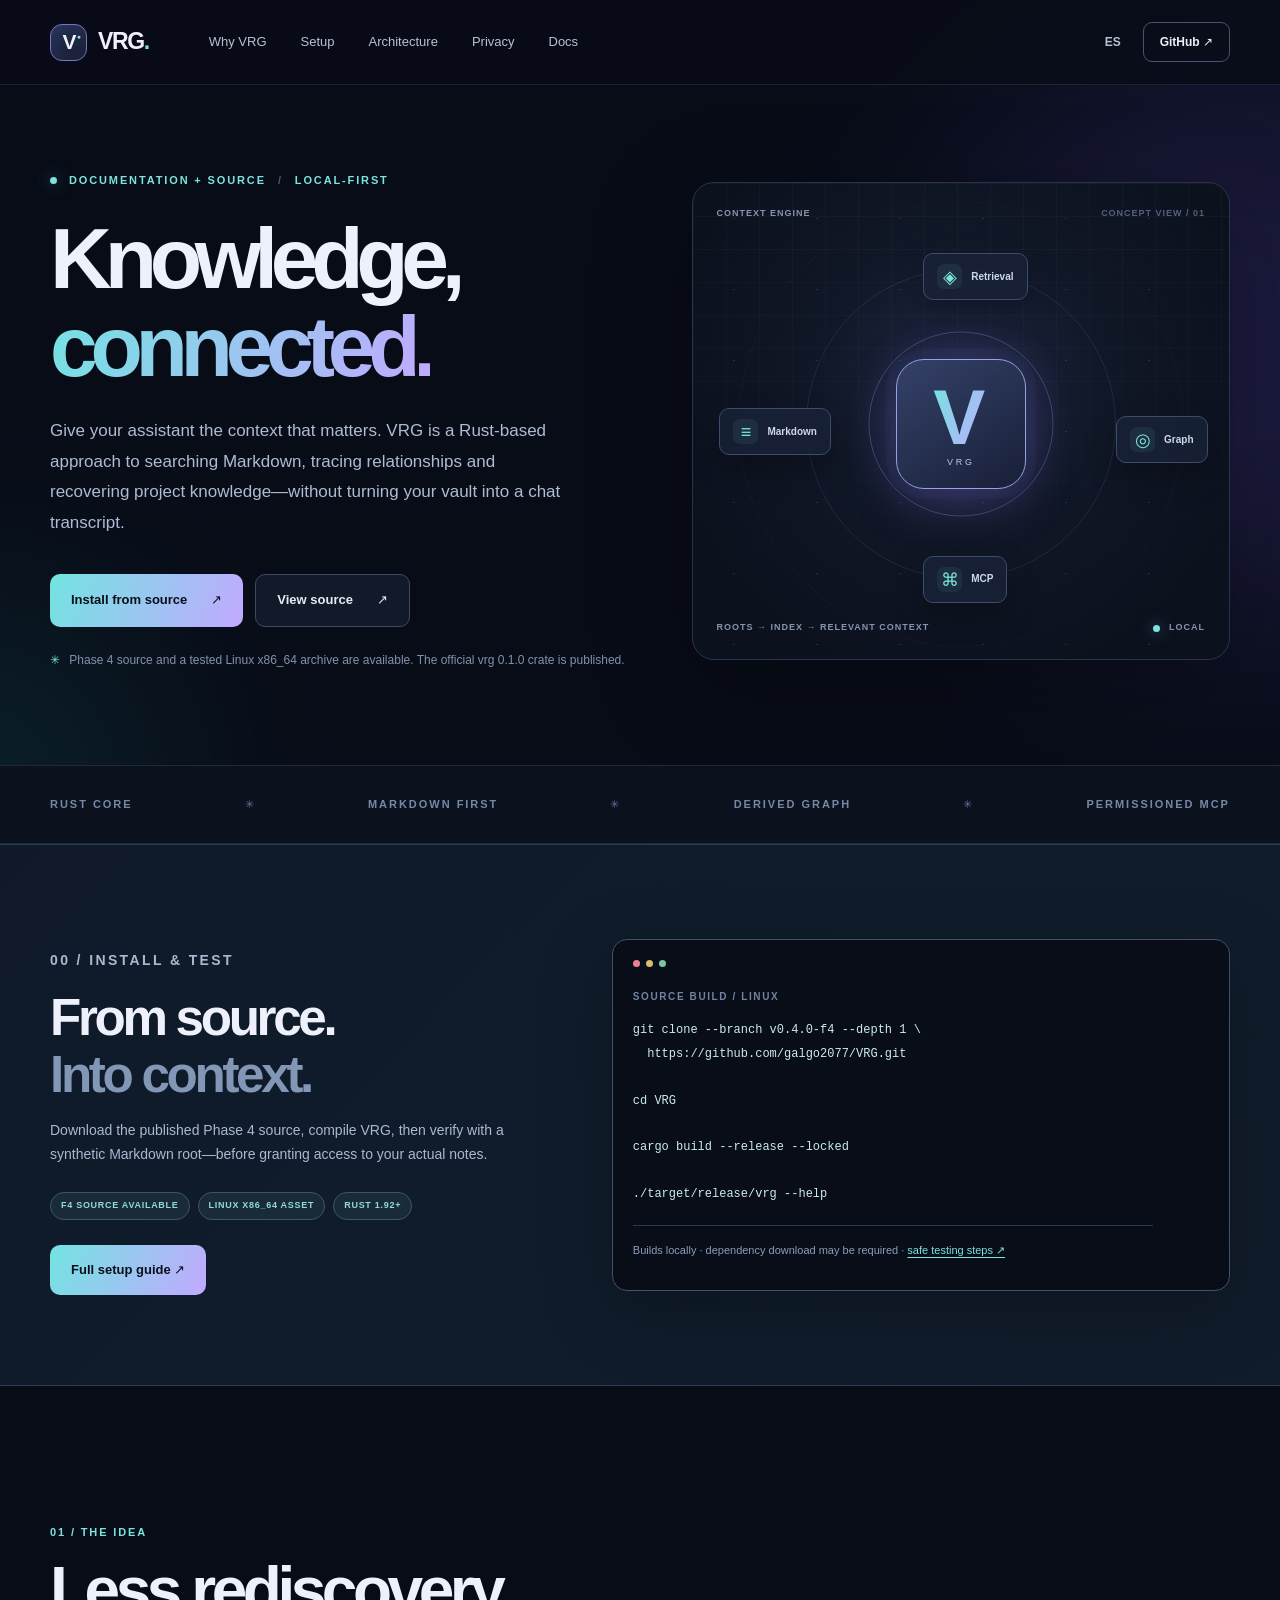
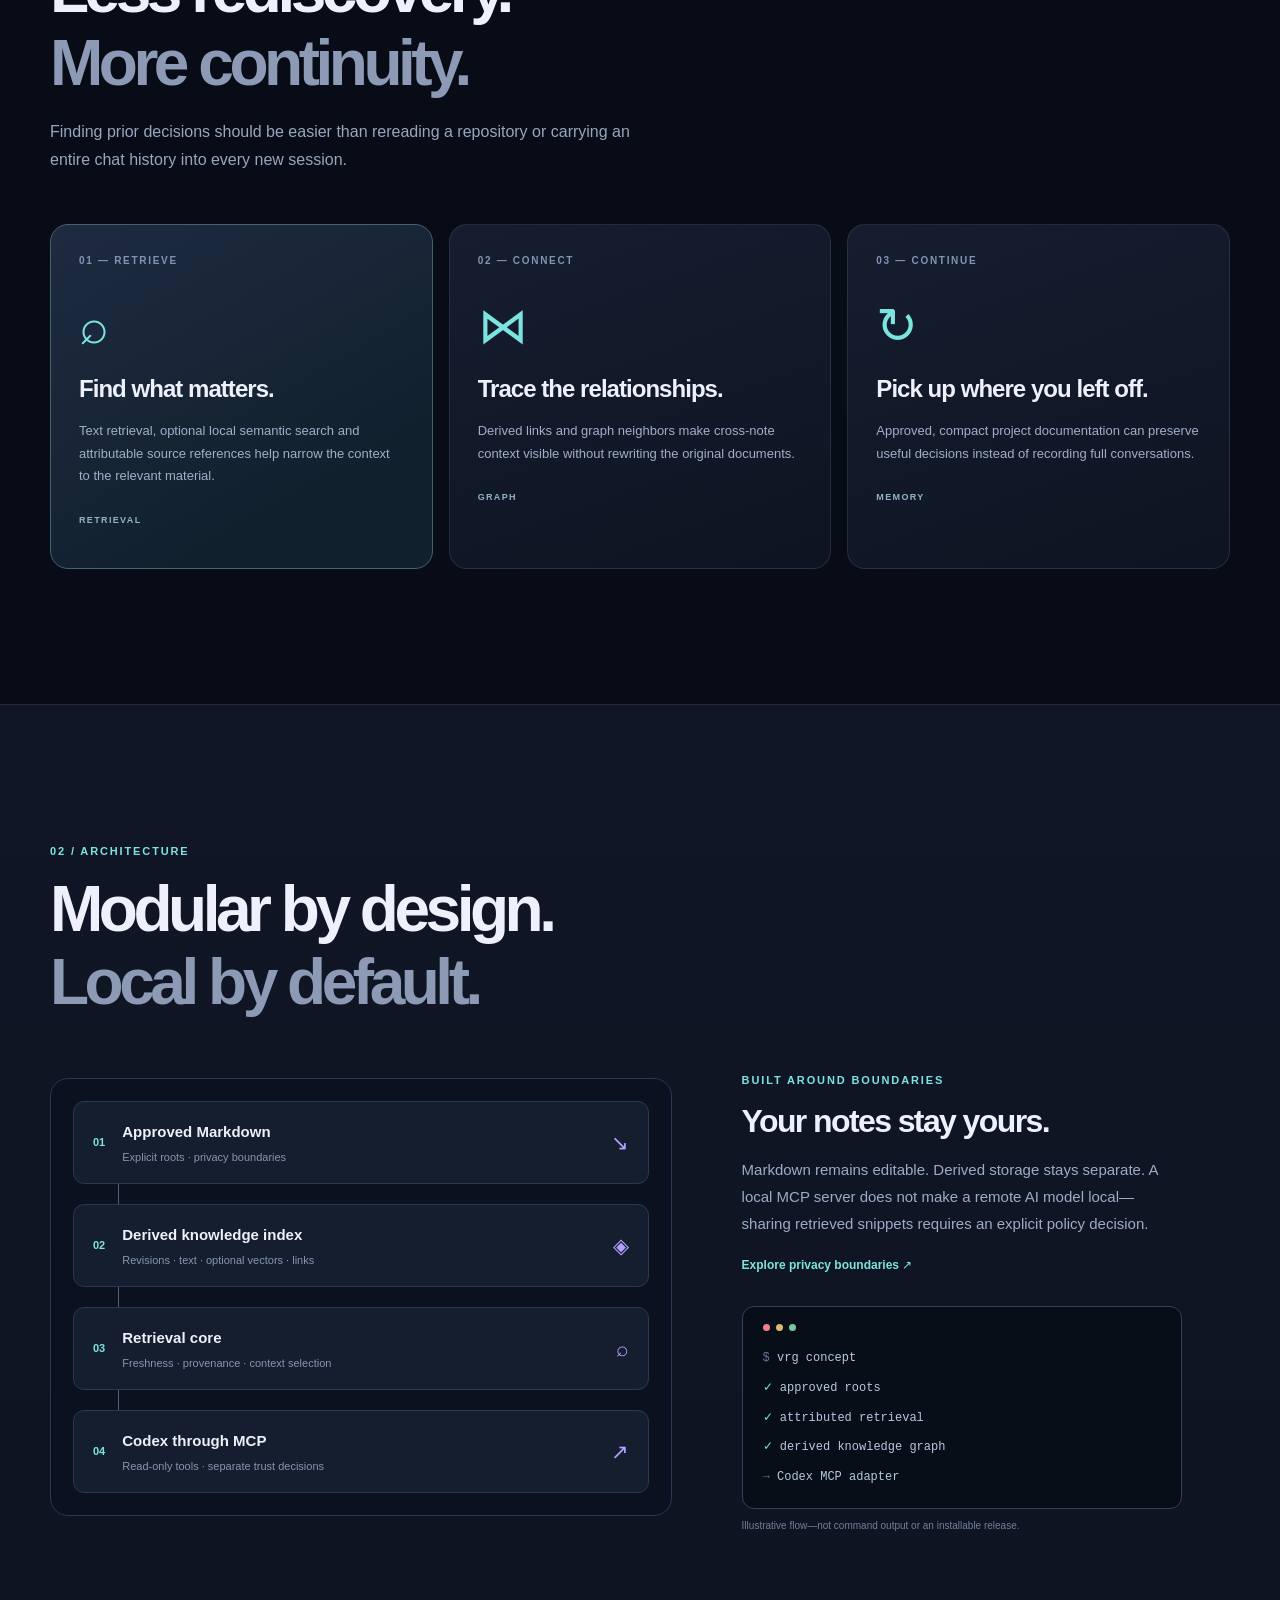
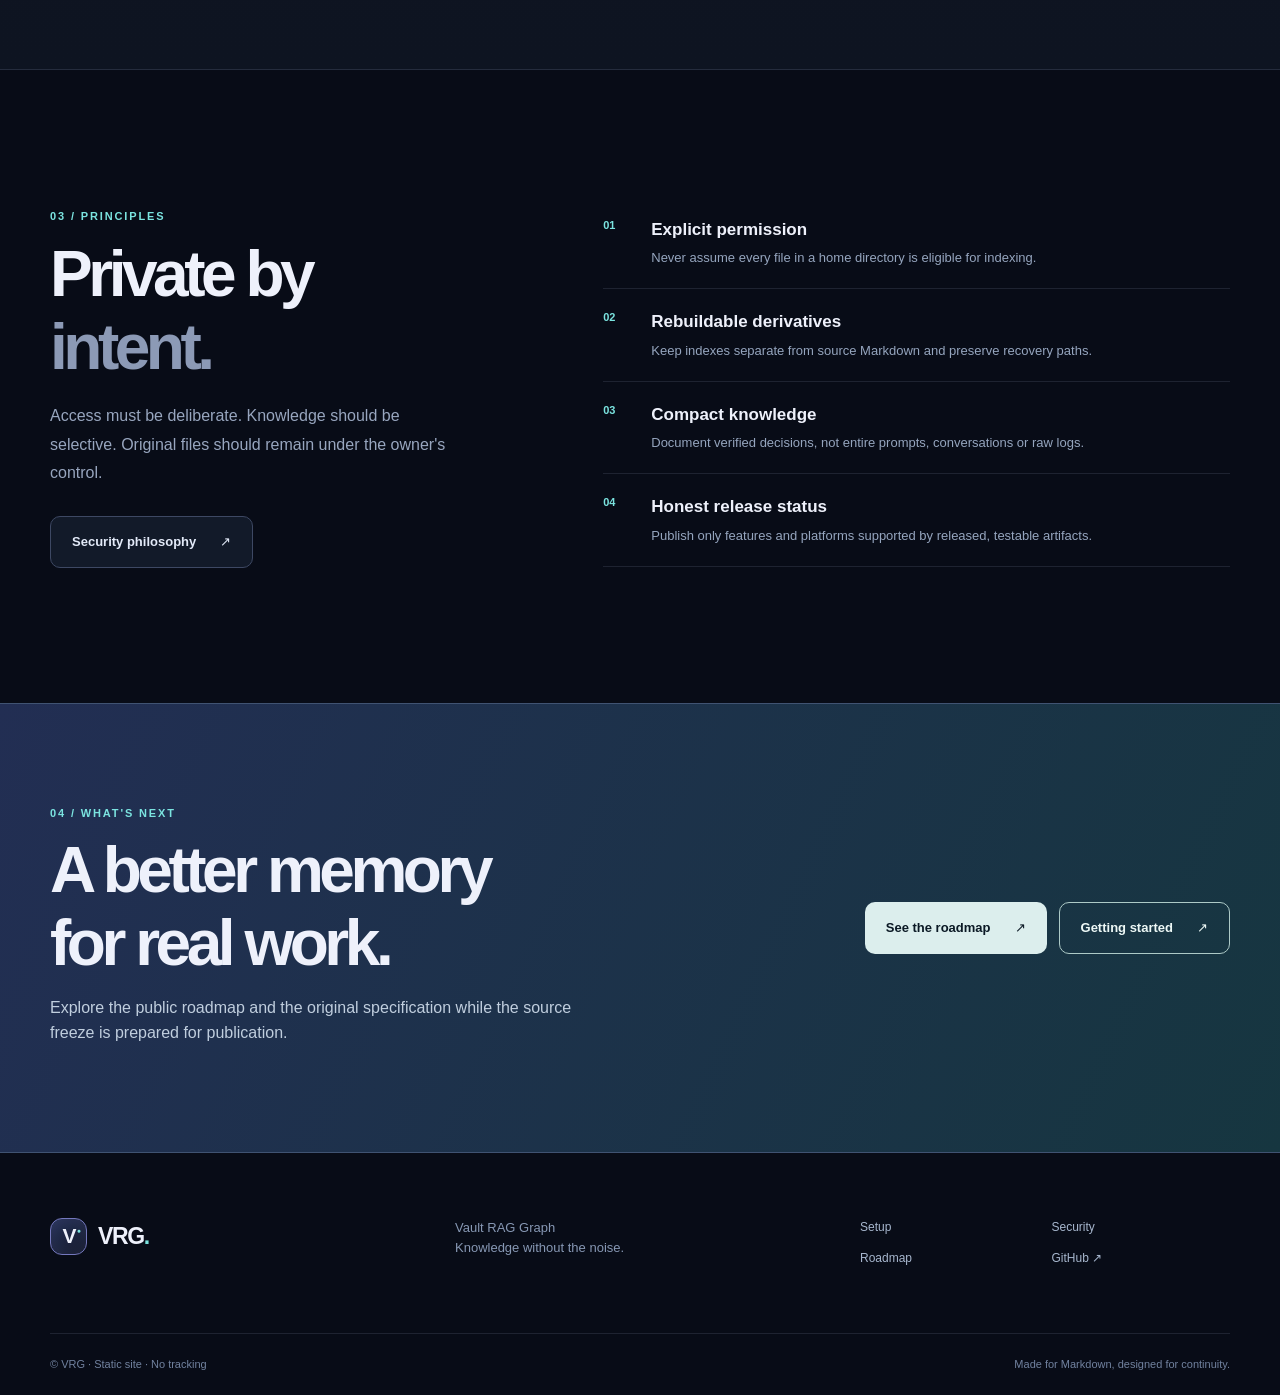
==== commit 36cc42f1: "docs: report published crates.io package" ====
--- a/docs/index.html
+++ b/docs/index.html
@@ -39,7 +39,7 @@
           <a class="button button-primary" href="./setup.html">Install from source <span aria-hidden="true">↗</span></a>
           <a class="button button-secondary" href="https://github.com/galgo2077/VRG" rel="noopener noreferrer">View source <span aria-hidden="true">↗</span></a>
         </div>
-        <p class="release-note"><span class="note-star" aria-hidden="true">✳</span> Phase 4 source and a tested Linux x86_64 archive are available. No verified crates.io package yet.</p>
+        <p class="release-note"><span class="note-star" aria-hidden="true">✳</span> Phase 4 source and a tested Linux x86_64 archive are available. The official vrg 0.1.0 crate is published.</p>
       </div>
       <div class="hero-visual" aria-label="Conceptual flow: Markdown vault to retrieval, graph and Codex">
         <div class="visual-stars" aria-hidden="true"></div>
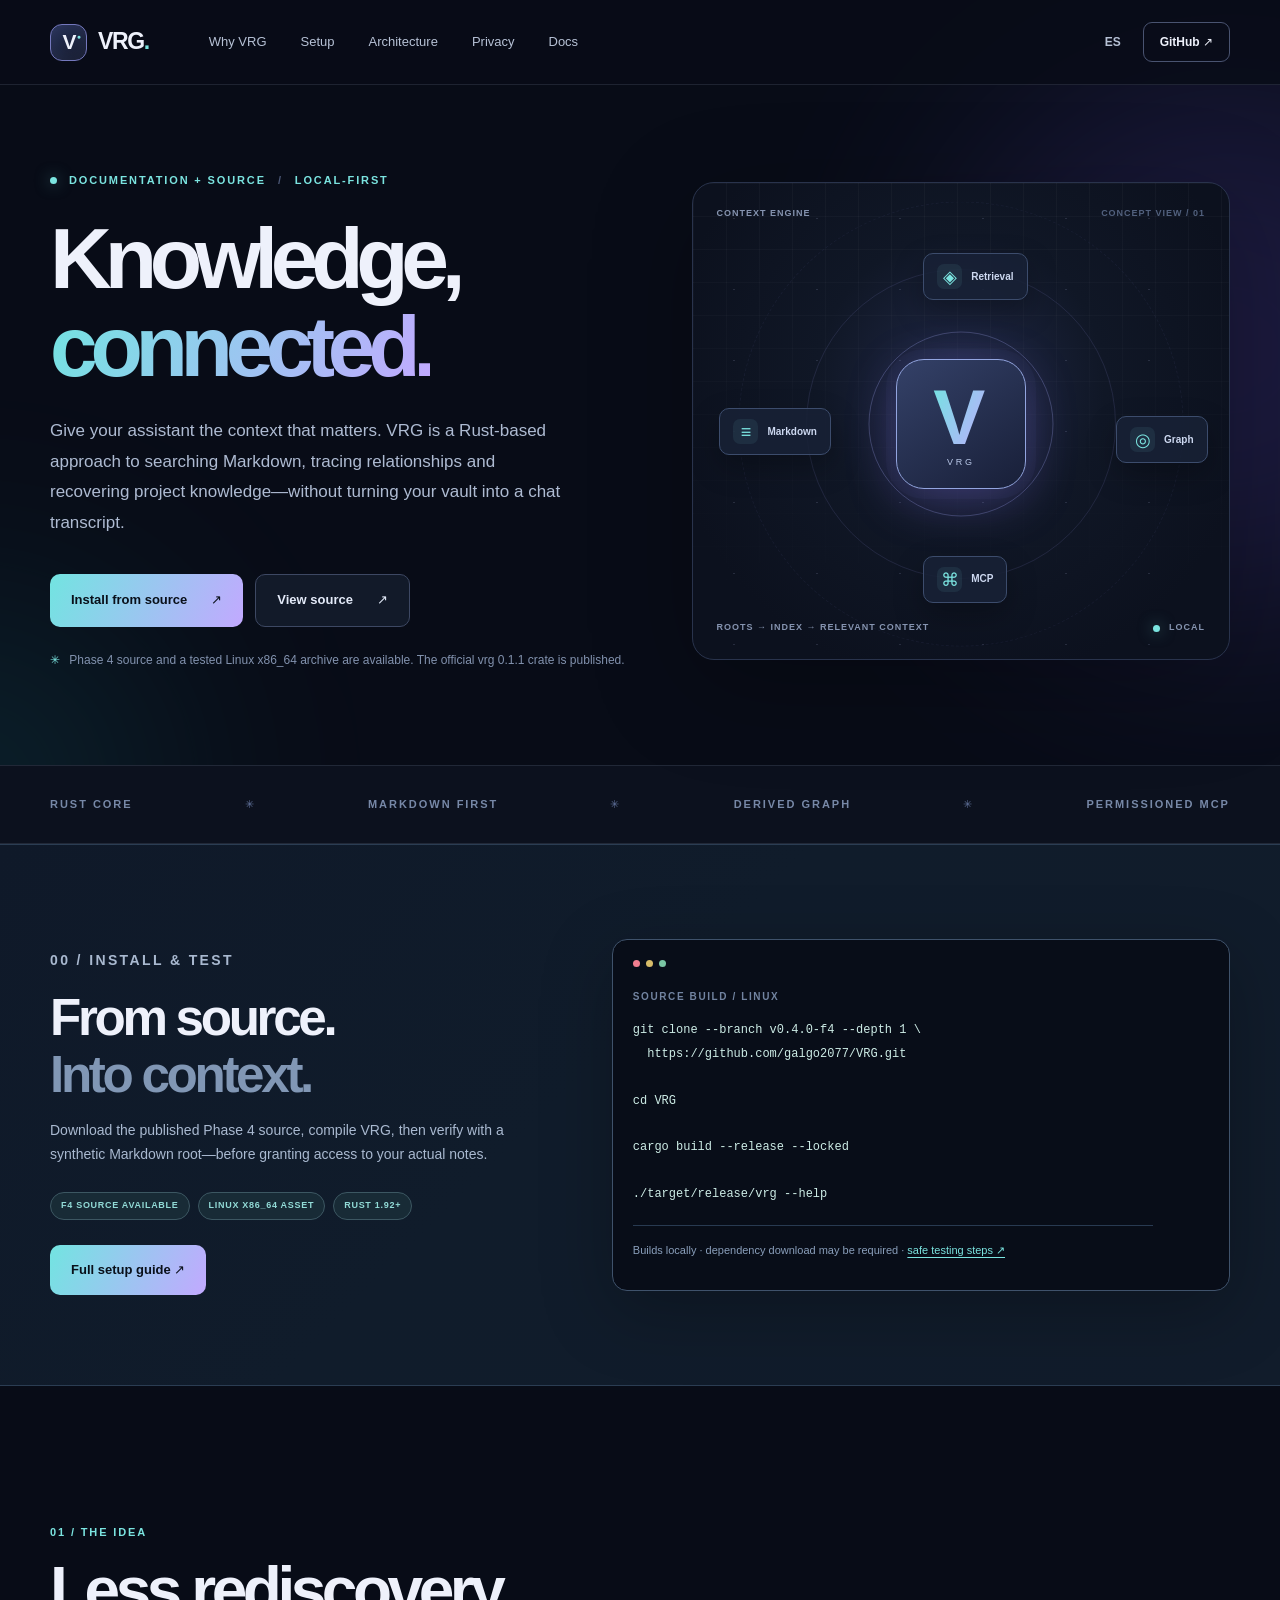
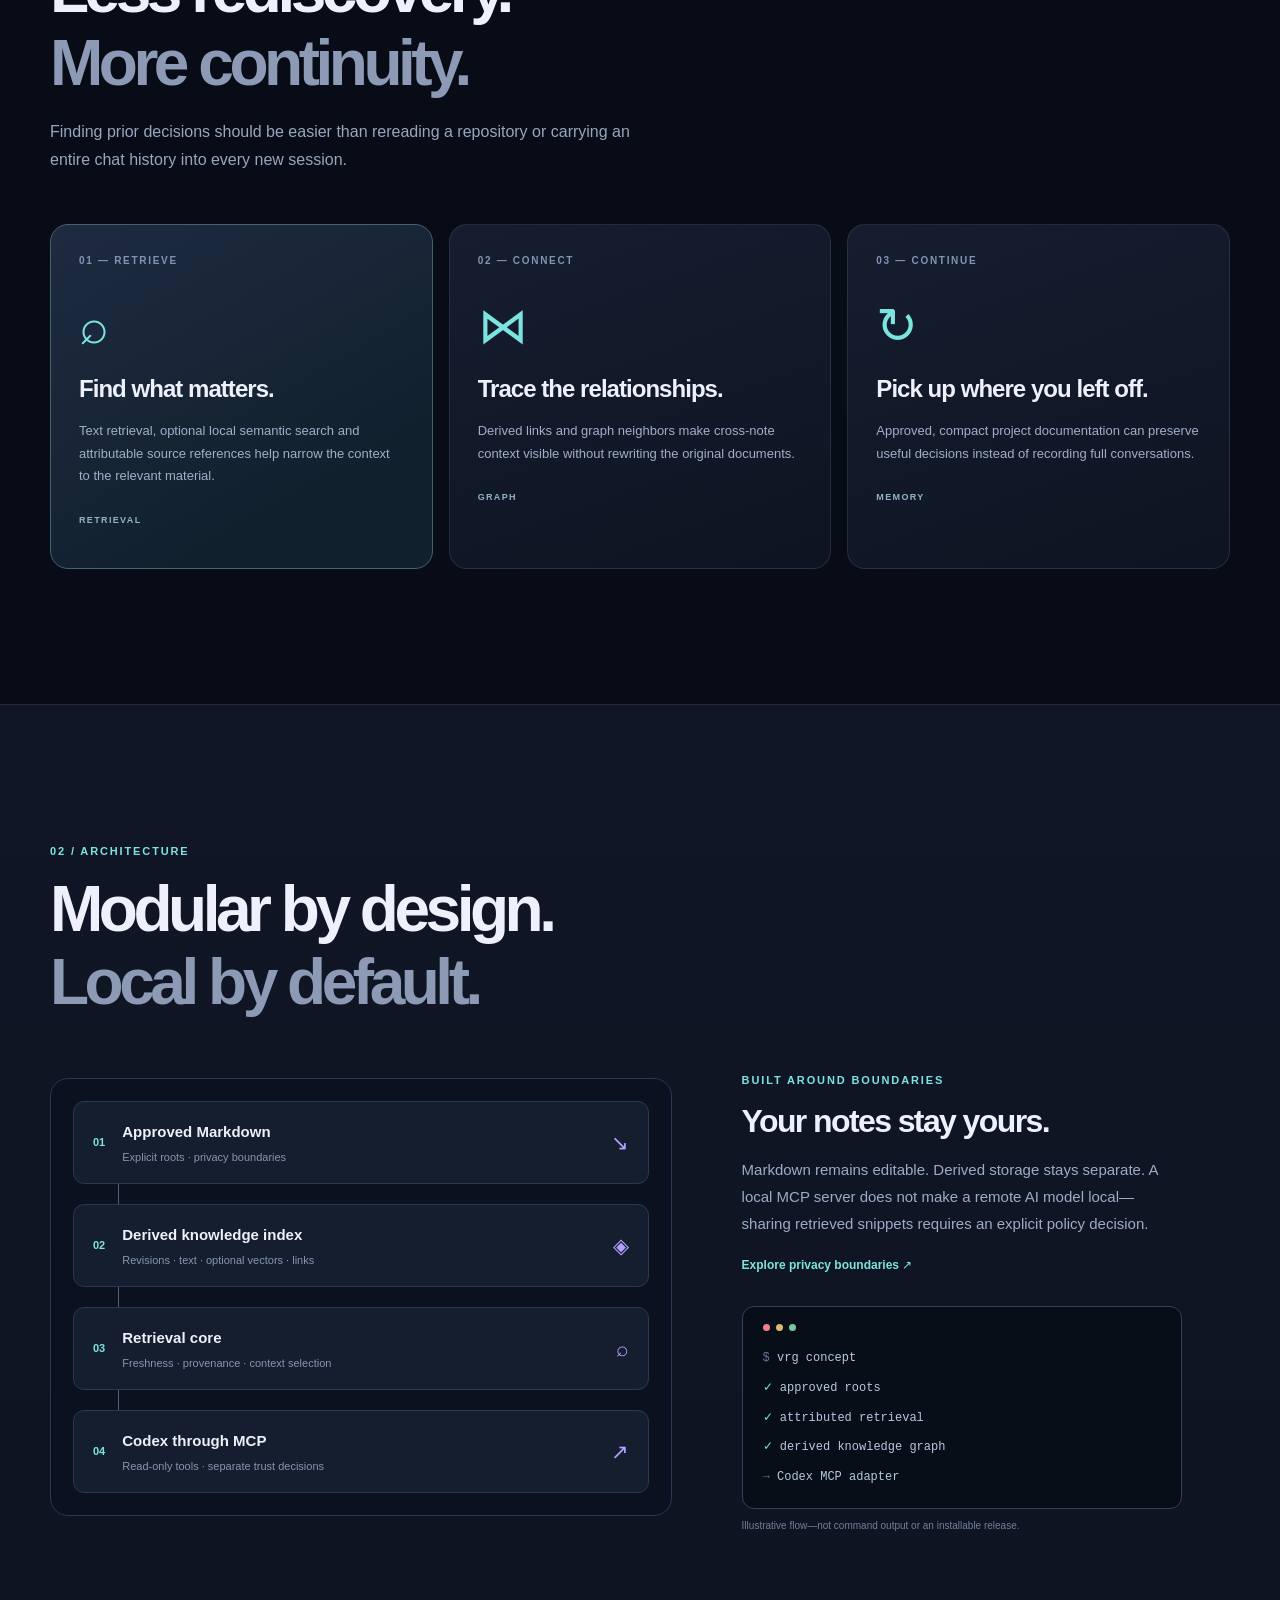
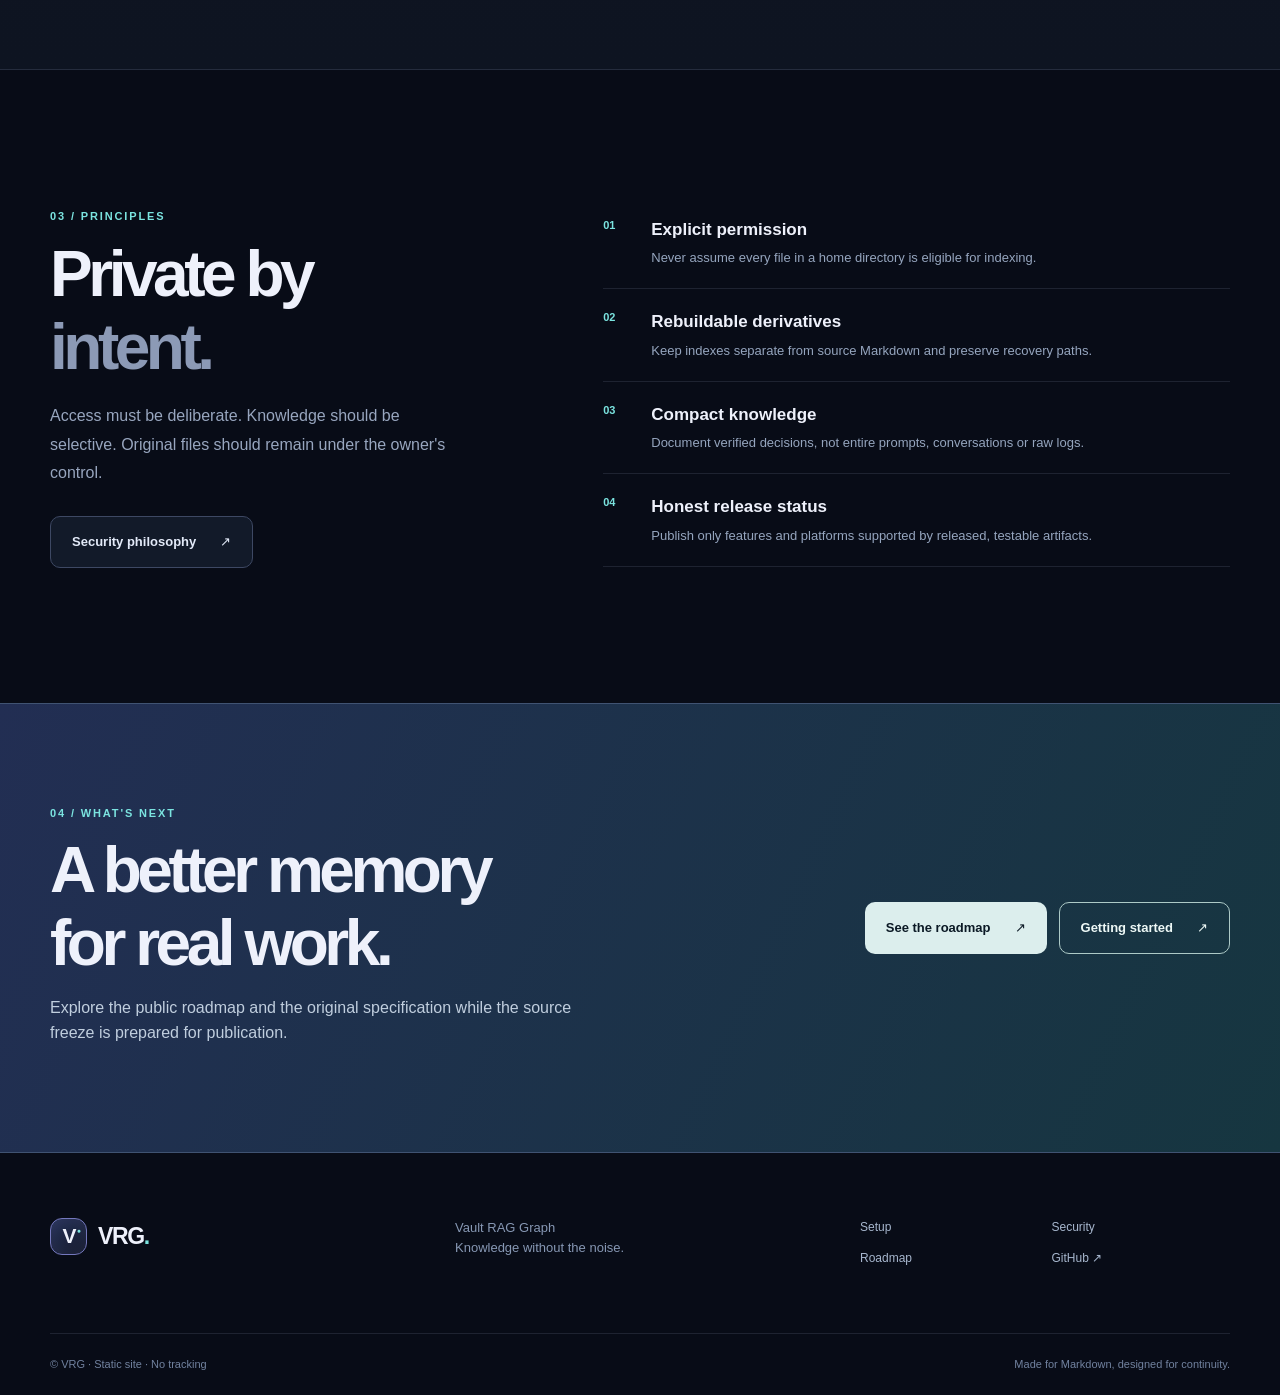
==== commit ba6da03f: "docs: verify crates.io installation" ====
--- a/docs/index.html
+++ b/docs/index.html
@@ -39,7 +39,7 @@
           <a class="button button-primary" href="./setup.html">Install from source <span aria-hidden="true">↗</span></a>
           <a class="button button-secondary" href="https://github.com/galgo2077/VRG" rel="noopener noreferrer">View source <span aria-hidden="true">↗</span></a>
         </div>
-        <p class="release-note"><span class="note-star" aria-hidden="true">✳</span> Phase 4 source and a tested Linux x86_64 archive are available. The official vrg 0.1.0 crate is published.</p>
+        <p class="release-note"><span class="note-star" aria-hidden="true">✳</span> Phase 4 source and a tested Linux x86_64 archive are available. The official vrg 0.1.1 crate is published.</p>
       </div>
       <div class="hero-visual" aria-label="Conceptual flow: Markdown vault to retrieval, graph and Codex">
         <div class="visual-stars" aria-hidden="true"></div>
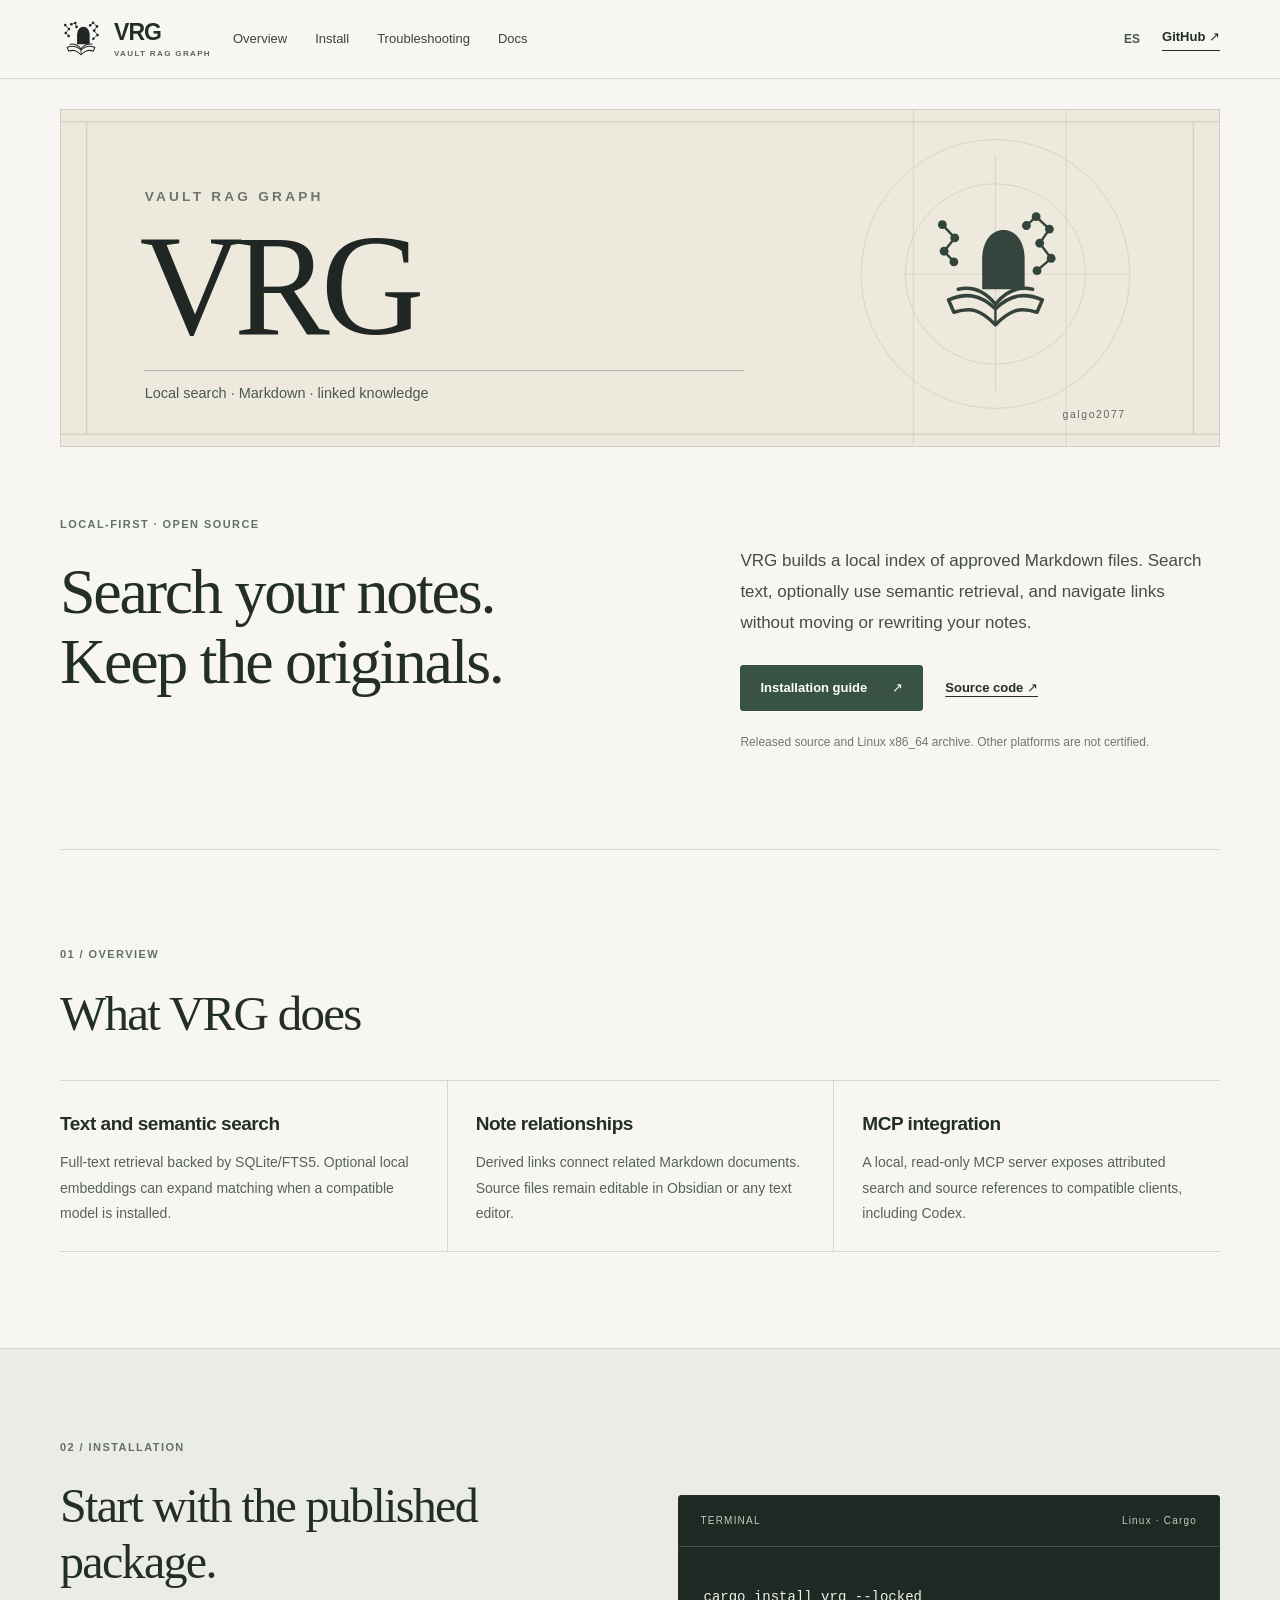
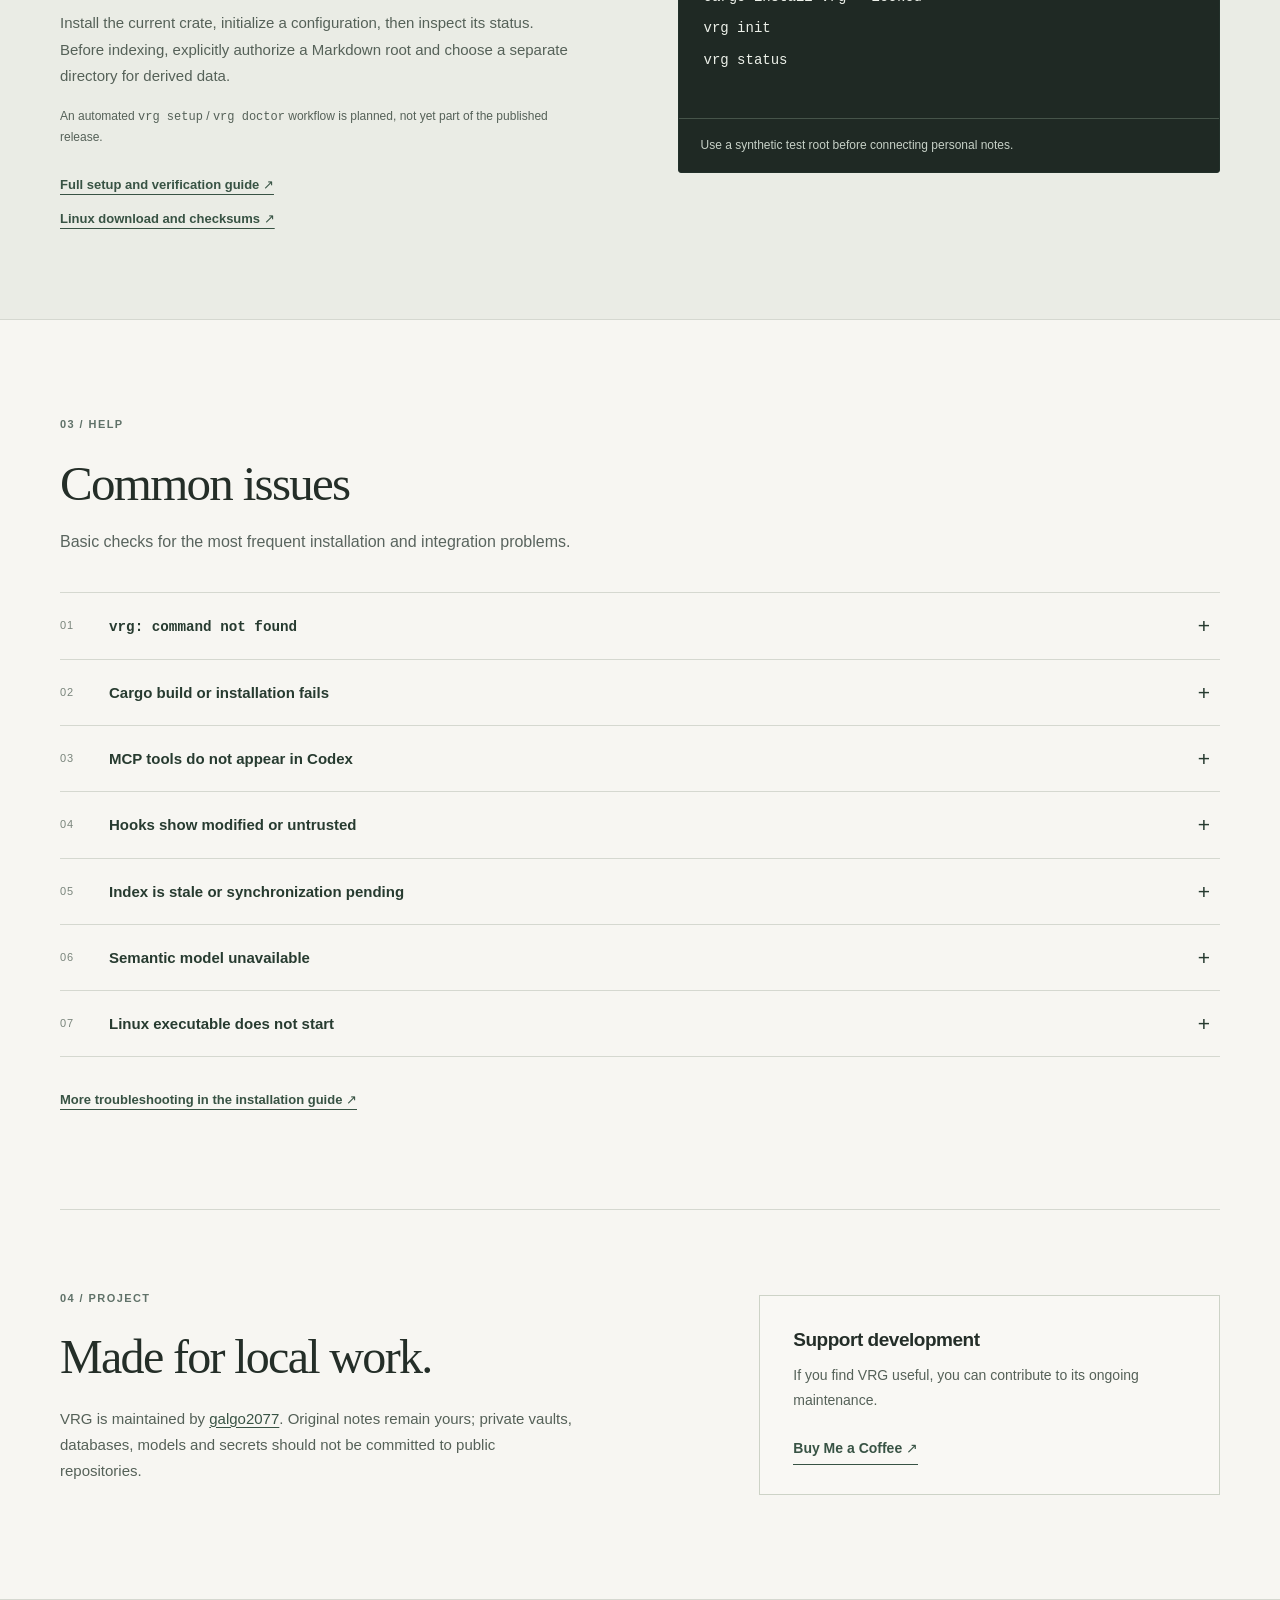
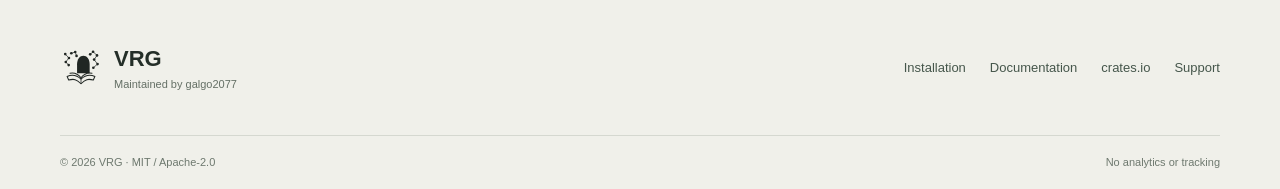
==== commit 8e49a016: "site: adopt restrained VRG identity, original-mark redraw, practical FAQ and support" ====
--- a/docs/index.html
+++ b/docs/index.html
@@ -1,106 +1,23 @@
-<!doctype html>
-<html lang="en">
-<head>
-  <meta charset="utf-8">
-  <meta name="viewport" content="width=device-width, initial-scale=1">
-  <meta name="theme-color" content="#080c17">
-  <meta name="description" content="VRG — local-first knowledge retrieval for Markdown: text, semantic search, graph links and a permissioned MCP bridge to Codex.">
-  <title>VRG — Knowledge, connected.</title>
-  <link rel="stylesheet" href="./site.css">
-</head>
-<body>
-  <a class="skip-link" href="#main">Skip to content</a>
-  <div class="ambient ambient-one" aria-hidden="true"></div>
-  <div class="ambient ambient-two" aria-hidden="true"></div>
-  <header class="header">
-    <div class="shell nav">
-      <a class="brand" href="./index.html" aria-label="VRG home"><span class="brand-mark">V<span>●</span></span><span>VRG<span class="brand-dot">.</span></span></a>
-      <nav class="nav-links" aria-label="Main navigation">
-        <a href="#why">Why VRG</a>
-        <a href="./setup.html">Setup</a>
-        <a href="#architecture">Architecture</a>
-        <a href="#principles">Privacy</a>
-        <a href="./guide.html#start">Docs</a>
-      </nav>
-      <div class="nav-right">
-        <a class="lang" href="./es/index.html" lang="es" hreflang="es">ES</a>
-        <a class="nav-github" href="https://github.com/galgo2077/VRG" rel="noopener noreferrer">GitHub <span aria-hidden="true">↗</span></a>
-      </div>
-    </div>
-  </header>
-
-  <main id="main">
-    <section class="hero shell">
-      <div class="hero-copy">
-        <div class="eyebrow"><span class="pulse"></span> DOCUMENTATION + SOURCE <span class="eyebrow-dash">/</span> LOCAL-FIRST</div>
-        <h1>Knowledge,<br><em>connected.</em></h1>
-        <p class="lead">Give your assistant the context that matters. VRG is a Rust-based approach to searching Markdown, tracing relationships and recovering project knowledge—without turning your vault into a chat transcript.</p>
-        <div class="hero-actions">
-          <a class="button button-primary" href="./setup.html">Install from source <span aria-hidden="true">↗</span></a>
-          <a class="button button-secondary" href="https://github.com/galgo2077/VRG" rel="noopener noreferrer">View source <span aria-hidden="true">↗</span></a>
-        </div>
-        <p class="release-note"><span class="note-star" aria-hidden="true">✳</span> Phase 4 source and a tested Linux x86_64 archive are available. The official vrg 0.1.1 crate is published.</p>
-      </div>
-      <div class="hero-visual" aria-label="Conceptual flow: Markdown vault to retrieval, graph and Codex">
-        <div class="visual-stars" aria-hidden="true"></div>
-        <div class="visual-label">CONTEXT ENGINE <span>CONCEPT VIEW / 01</span></div>
-        <div class="visual-center">
-          <span class="halo halo-one"></span><span class="halo halo-two"></span><span class="halo halo-three"></span>
-          <div class="core-node"><span class="node-glyph">V</span><span class="node-tag">VRG</span></div>
-          <div class="satellite satellite-left"><span class="satellite-icon">≡</span><span>Markdown</span></div>
-          <div class="satellite satellite-top"><span class="satellite-icon">◈</span><span>Retrieval</span></div>
-          <div class="satellite satellite-right"><span class="satellite-icon">◎</span><span>Graph</span></div>
-          <div class="satellite satellite-bottom"><span class="satellite-icon">⌘</span><span>MCP</span></div>
-        </div>
-        <div class="visual-bottom"><span>ROOTS → INDEX → RELEVANT CONTEXT</span><span class="online-dot"></span><span>LOCAL</span></div>
-      </div>
-    </section>
-
-    <section class="stats-strip" aria-label="Project priorities">
-      <div class="shell strip-inner"><span>RUST CORE</span><span class="strip-separator">✳</span><span>MARKDOWN FIRST</span><span class="strip-separator">✳</span><span>DERIVED GRAPH</span><span class="strip-separator">✳</span><span>PERMISSIONED MCP</span></div>
-    </section>
-
-
-    <section id="setup" class="quickstart-section"><div class="shell quickstart-layout">
-      <div><p class="kicker">00 / INSTALL & TEST</p><h2>From source.<br><span>Into context.</span></h2><p>Download the published Phase 4 source, compile VRG, then verify with a synthetic Markdown root—before granting access to your actual notes.</p>
-      <div class="quickstart-meta"><span>F4 SOURCE AVAILABLE</span><span>LINUX X86_64 ASSET</span><span>RUST 1.92+</span></div><a class="button button-primary" href="./setup.html">Full setup guide ↗</a></div>
-      <div class="quickstart-terminal"><div class="terminal-dots"><i></i><i></i><i></i></div><div class="quickstart-terminal-label">SOURCE BUILD / LINUX</div><pre><code><span>git clone --branch v0.4.0-f4 --depth 1 \
-  https://github.com/galgo2077/VRG.git</span>
-<span>cd VRG</span>
-<span>cargo build --release --locked</span>
-<span>./target/release/vrg --help</span></code></pre><p>Builds locally · dependency download may be required · <a href="./setup.html#demo">safe testing steps ↗</a></p></div>
-    </div></section>
-
-    <section id="why" class="section shell">
-      <div class="section-head"><p class="kicker">01 / THE IDEA</p><h2>Less rediscovery.<br><span>More continuity.</span></h2><p>Finding prior decisions should be easier than rereading a repository or carrying an entire chat history into every new session.</p></div>
-      <div class="feature-grid">
-        <article class="feature-card featured"><div class="card-index">01 — RETRIEVE</div><div class="feature-symbol">⌕</div><h3>Find what matters.</h3><p>Text retrieval, optional local semantic search and attributable source references help narrow the context to the relevant material.</p><span class="mini-tag">RETRIEVAL</span></article>
-        <article class="feature-card"><div class="card-index">02 — CONNECT</div><div class="feature-symbol">⋈</div><h3>Trace the relationships.</h3><p>Derived links and graph neighbors make cross-note context visible without rewriting the original documents.</p><span class="mini-tag">GRAPH</span></article>
-        <article class="feature-card"><div class="card-index">03 — CONTINUE</div><div class="feature-symbol">↻</div><h3>Pick up where you left off.</h3><p>Approved, compact project documentation can preserve useful decisions instead of recording full conversations.</p><span class="mini-tag">MEMORY</span></article>
-      </div>
-    </section>
-
-    <section id="architecture" class="section architecture-section"><div class="shell">
-      <div class="section-head compact"><p class="kicker">02 / ARCHITECTURE</p><h2>Modular by design.<br><span>Local by default.</span></h2></div>
-      <div class="architecture-layout">
-        <div class="architecture-flow" aria-label="VRG conceptual data flow">
-          <div class="flow-stage"><span class="flow-number">01</span><div><strong>Approved Markdown</strong><small>Explicit roots · privacy boundaries</small></div><span class="flow-mark">↘</span></div>
-          <div class="flow-line"></div>
-          <div class="flow-stage"><span class="flow-number">02</span><div><strong>Derived knowledge index</strong><small>Revisions · text · optional vectors · links</small></div><span class="flow-mark">◈</span></div>
-          <div class="flow-line"></div>
-          <div class="flow-stage"><span class="flow-number">03</span><div><strong>Retrieval core</strong><small>Freshness · provenance · context selection</small></div><span class="flow-mark">⌕</span></div>
-          <div class="flow-line"></div>
-          <div class="flow-stage"><span class="flow-number">04</span><div><strong>Codex through MCP</strong><small>Read-only tools · separate trust decisions</small></div><span class="flow-mark">↗</span></div>
-        </div>
-        <div class="architecture-aside"><p class="aside-label">BUILT AROUND BOUNDARIES</p><h3>Your notes stay yours.</h3><p>Markdown remains editable. Derived storage stays separate. A local MCP server does not make a remote AI model local—sharing retrieved snippets requires an explicit policy decision.</p><a class="text-link" href="./guide.html#security">Explore privacy boundaries <span aria-hidden="true">↗</span></a><div class="terminal-preview" aria-label="Conceptual capability list"><div class="terminal-dots"><i></i><i></i><i></i></div><code><span class="terminal-muted">$</span> vrg concept</code><code><span class="terminal-ok">✓</span> approved roots</code><code><span class="terminal-ok">✓</span> attributed retrieval</code><code><span class="terminal-ok">✓</span> derived knowledge graph</code><code><span class="terminal-muted">→</span> Codex MCP adapter</code></div><small class="terminal-disclaimer">Illustrative flow—not command output or an installable release.</small></div>
-      </div>
-    </div></section>
-
-    <section id="principles" class="section shell"><div class="principle-layout"><div><p class="kicker">03 / PRINCIPLES</p><h2>Private by<br><span>intent.</span></h2><p class="principle-copy">Access must be deliberate. Knowledge should be selective. Original files should remain under the owner's control.</p><a class="button button-secondary" href="./guide.html#security">Security philosophy <span aria-hidden="true">↗</span></a></div><div class="principle-list"><div><span>01</span><strong>Explicit permission</strong><p>Never assume every file in a home directory is eligible for indexing.</p></div><div><span>02</span><strong>Rebuildable derivatives</strong><p>Keep indexes separate from source Markdown and preserve recovery paths.</p></div><div><span>03</span><strong>Compact knowledge</strong><p>Document verified decisions, not entire prompts, conversations or raw logs.</p></div><div><span>04</span><strong>Honest release status</strong><p>Publish only features and platforms supported by released, testable artifacts.</p></div></div></div></section>
-
-    <section class="cta-section"><div class="shell cta-inner"><div><p class="kicker">04 / WHAT'S NEXT</p><h2>A better memory<br>for real work.</h2><p>Explore the public roadmap and the original specification while the source freeze is prepared for publication.</p></div><div class="cta-buttons"><a class="button button-light" href="./guide.html#roadmap">See the roadmap <span aria-hidden="true">↗</span></a><a class="button button-outline" href="./guide.html#start">Getting started <span aria-hidden="true">↗</span></a></div></div></section>
-  </main>
-
-  <footer class="footer"><div class="shell footer-top"><a class="brand" href="./index.html"><span class="brand-mark">V<span>●</span></span><span>VRG<span class="brand-dot">.</span></span></a><p>Vault RAG Graph<br>Knowledge without the noise.</p><div class="footer-links"><a href="./setup.html">Setup</a><a href="./guide.html#security">Security</a><a href="./guide.html#roadmap">Roadmap</a><a href="https://github.com/galgo2077/VRG" rel="noopener noreferrer">GitHub ↗</a></div></div><div class="shell footer-bottom"><span>© VRG · Static site · No tracking</span><span>Made for Markdown, designed for continuity.</span></div></footer>
-</body>
-</html>
+<!doctype html><html lang="en"><head><meta charset="utf-8"><meta name="viewport" content="width=device-width,initial-scale=1"><meta name="theme-color" content="#f6f4ef"><meta name="description" content="VRG indexes approved Markdown locally with text search, optional semantic retrieval and an MCP interface. Source, documentation and Linux download are public."><title>VRG — Local knowledge for Markdown</title><link rel="icon" type="image/svg+xml" href="./assets/vrg-mark.svg"><link rel="stylesheet" href="./editorial.css"></head><body><a class="skip-link" href="#content">Skip to content</a>
+<header class="site-header"><div class="wrap header-inner"><a class="site-logo" href="./index.html" aria-label="VRG home"><img src="./assets/vrg-mark.svg" width="42" height="42" alt=""><span>VRG <small>VAULT RAG GRAPH</small></span></a>
+<nav class="main-nav" aria-label="Primary navigation"><a href="#overview">Overview</a><a href="#install">Install</a><a href="#troubleshooting">Troubleshooting</a><a href="./guide.html">Docs</a></nav>
+<div class="header-actions"><a class="lang-switch" href="./es/index.html" lang="es" hreflang="es">ES</a><a class="quiet-link" href="https://github.com/galgo2077/VRG" rel="noopener noreferrer">GitHub ↗</a></div></div></header>
+<main id="content">
+<section class="wrap banner-section" aria-labelledby="banner-label"><h2 class="sr-only" id="banner-label">VRG — Vault RAG Graph</h2><img class="brand-banner" src="./assets/vrg-banner.svg" alt="VRG — Vault RAG Graph. Local search, Markdown and linked knowledge." width="1440" height="420"></section>
+<section class="wrap introduction"><div><p class="eyeline">LOCAL-FIRST · OPEN SOURCE</p><h1>Search your notes.<br>Keep the originals.</h1></div><div class="intro-side"><p>VRG builds a local index of approved Markdown files. Search text, optionally use semantic retrieval, and navigate links without moving or rewriting your notes.</p><div class="cta-row"><a class="primary-link" href="./setup.html">Installation guide <span aria-hidden="true">↗</span></a><a class="secondary-link" href="https://github.com/galgo2077/VRG" rel="noopener noreferrer">Source code ↗</a></div><p class="small-note">Released source and Linux x86_64 archive. Other platforms are not certified.</p></div></section>
+<section id="overview" class="wrap content-section"><div class="section-top"><span class="section-index">01 / OVERVIEW</span><h2>What VRG does</h2></div><div class="three-col"><article><h3>Text and semantic search</h3><p>Full-text retrieval backed by SQLite/FTS5. Optional local embeddings can expand matching when a compatible model is installed.</p></article><article><h3>Note relationships</h3><p>Derived links connect related Markdown documents. Source files remain editable in Obsidian or any text editor.</p></article><article><h3>MCP integration</h3><p>A local, read-only MCP server exposes attributed search and source references to compatible clients, including Codex.</p></article></div></section>
+<section id="install" class="wide-panel"><div class="wrap install-layout"><div><span class="section-index">02 / INSTALLATION</span><h2>Start with the published package.</h2><p>Install the current crate, initialize a configuration, then inspect its status. Before indexing, explicitly authorize a Markdown root and choose a separate directory for derived data.</p><p class="small-note">An automated <code>vrg setup</code> / <code>vrg doctor</code> workflow is planned, not yet part of the published release.</p><div class="plain-links"><a href="./setup.html">Full setup and verification guide ↗</a><a href="https://github.com/galgo2077/VRG/releases/tag/v0.4.0-f4" rel="noopener noreferrer">Linux download and checksums ↗</a></div></div><div class="code-area"><div class="code-head"><span>TERMINAL</span><span>Linux · Cargo</span></div><pre><code>cargo install vrg --locked
+vrg init
+vrg status</code></pre><div class="code-foot">Use a synthetic test root before connecting personal notes.</div></div></div></section>
+<section class="wrap content-section" id="troubleshooting"><div class="section-top"><span class="section-index">03 / HELP</span><h2>Common issues</h2><p>Basic checks for the most frequent installation and integration problems.</p></div>
+<div class="faq-list">
+<details><summary><span>01</span><strong><code>vrg: command not found</code></strong></summary><p>Confirm that Cargo's binary directory is on your PATH (usually <code>~/.cargo/bin</code>). Reopen your shell and run <code>vrg --version</code>.</p></details>
+<details><summary><span>02</span><strong>Cargo build or installation fails</strong></summary><p>Check that Rust meets the package's minimum version and native build tools are installed. For an offline build, dependencies must already exist in the Cargo cache. Use the exact error message to identify the missing library.</p></details>
+<details><summary><span>03</span><strong>MCP tools do not appear in Codex</strong></summary><p>Review the effective project MCP configuration and absolute executable path. Start a fresh session and inspect <code>/mcp</code>; the server should expose four read-only tools.</p></details>
+<details><summary><span>04</span><strong>Hooks show modified or untrusted</strong></summary><p>Open <code>/hooks</code>, review the exact commands and approve them through Codex if appropriate. Installing VRG does not grant hook trust, and the example observer has its own portability limits.</p></details>
+<details><summary><span>05</span><strong>Index is stale or synchronization pending</strong></summary><p>Use <code>vrg status</code> to inspect the active generation and root permissions. Do not treat a stale generation as current; troubleshoot the watcher or perform a deliberate reindex.</p></details>
+<details><summary><span>06</span><strong>Semantic model unavailable</strong></summary><p>Text-only search works without a model. For semantic search, supply a compatible ONNX model and tokenizer files from a verified source; VRG does not download them by default.</p></details>
+<details><summary><span>07</span><strong>Linux executable does not start</strong></summary><p>The published x86_64 artifact has glibc/libstdc++ requirements. If your system is older or incompatible, build from source in your environment instead of replacing system libraries.</p></details>
+</div><p class="section-end"><a href="./setup.html#trouble">More troubleshooting in the installation guide ↗</a></p></section>
+<section class="wrap about-section"><div><span class="section-index">04 / PROJECT</span><h2>Made for local work.</h2><p>VRG is maintained by <a href="https://github.com/galgo2077" rel="noopener noreferrer">galgo2077</a>. Original notes remain yours; private vaults, databases, models and secrets should not be committed to public repositories.</p></div><aside class="support-box"><h3>Support development</h3><p>If you find VRG useful, you can contribute to its ongoing maintenance.</p><a class="support-link" href="https://buymeacoffee.com/galgo2077?new=1" rel="noopener noreferrer">Buy Me a Coffee ↗</a></aside></section>
+</main><footer class="site-footer"><div class="wrap footer-inner"><div class="footer-brand"><img src="./assets/vrg-mark.svg" alt="" width="42" height="42"><div><strong>VRG</strong><span>Maintained by galgo2077</span></div></div><div class="footer-nav"><a href="./setup.html">Installation</a><a href="./guide.html">Documentation</a><a href="https://crates.io/crates/vrg" rel="noopener noreferrer">crates.io</a><a href="https://buymeacoffee.com/galgo2077?new=1" rel="noopener noreferrer">Support</a></div></div><div class="wrap footer-bottom"><span>© 2026 VRG · MIT / Apache-2.0</span><span>No analytics or tracking</span></div></footer></body></html>
--- a/docs/editorial.css
+++ b/docs/editorial.css
@@ -0,0 +1,17 @@
+:root{--bg:#f7f6f2;--paper:#eee9dd;--ink:#242e28;--text:#242e28;--muted:#59645e;--line:#d5d8d0;--accent:#385344;--accent-hover:#293d33;--cyan:#385344;--surface:#fffefa;--surface-2:#f0eee7;--purple:#6e776a;--gradient:none;color-scheme:light;font-family:ui-sans-serif,-apple-system,BlinkMacSystemFont,"Segoe UI",Arial,sans-serif;font-synthesis:none}
+*,*::before,*::after{box-sizing:border-box}html{scroll-behavior:smooth;scroll-padding-top:85px}body{margin:0;background:var(--bg);color:var(--ink);line-height:1.55;-webkit-font-smoothing:antialiased}a{color:inherit;text-decoration:none}a:hover{text-decoration:underline;text-underline-offset:4px}a:focus-visible,summary:focus-visible{outline:3px solid #416f59;outline-offset:4px}.wrap,.shell{width:min(1160px,calc(100% - 64px));margin-inline:auto}.sr-only{position:absolute;width:1px;height:1px;overflow:hidden;clip:rect(0,0,0,0);white-space:nowrap}.skip-link{position:absolute;top:-65px;left:16px;z-index:50;background:var(--ink);color:white;padding:12px 16px}.skip-link:focus{top:10px}
+h1,h2,h3,p{margin-block-start:0}h1,h2{font-weight:500;letter-spacing:-.035em}h1,h2{font-family:Georgia,"Times New Roman",serif}h3{font-size:18px;letter-spacing:-.025em}p{line-height:1.75}code,pre{font-family:ui-monospace,SFMono-Regular,Consolas,"Liberation Mono",monospace}
+.site-header,.header{border-bottom:1px solid var(--line);background:var(--bg);position:relative;z-index:10}.header-inner,.nav{height:78px;display:flex;align-items:center;justify-content:space-between;gap:22px}.site-logo,.brand{display:flex;align-items:center;gap:12px;font-size:23px;font-weight:700;letter-spacing:-.04em;white-space:nowrap}.site-logo img,.footer-brand img{display:block;flex:none}.site-logo span{line-height:1}.site-logo small{display:block;font-size:8px;letter-spacing:.17em;font-weight:650;margin-top:6px;color:var(--muted)}.site-logo:hover{text-decoration:none}.main-nav,.nav-links{display:flex;gap:28px;align-items:center;flex-wrap:wrap}.main-nav a,.nav-links a{font-size:13px;color:#39443d}.main-nav a:hover,.nav-links a:hover{color:#172e22}.header-actions,.nav-right{display:flex;align-items:center;gap:22px;margin-left:auto}.lang-switch,.lang{font-size:12px;font-weight:650;color:#47584d}.quiet-link,.nav-github{font-size:13px;border-bottom:1px solid var(--ink);padding-bottom:3px;font-weight:650}.nav-github{border:0;border-bottom:1px solid var(--ink);border-radius:0;background:none;padding:0 0 3px;color:var(--ink)}.brand-mark{height:39px;width:39px;display:inline-flex;border:none;background:transparent;box-shadow:none;border-radius:0;align-items:center;justify-content:center;padding:0}.brand-mark img{height:39px;width:39px;display:block}.brand-dot{color:var(--ink)}
+.banner-section{padding-top:30px}.brand-banner{display:block;width:100%;height:auto;border:1px solid #d2d0c8;aspect-ratio:1440/420;object-fit:cover}
+.introduction{display:grid;grid-template-columns:1.12fr .88fr;gap:70px;padding-block:68px 84px;border-bottom:1px solid var(--line)}.eyeline,.section-index,.kicker{display:block;font-family:ui-sans-serif,-apple-system,BlinkMacSystemFont,"Segoe UI",sans-serif;font-size:11px;color:#607269;font-weight:700;letter-spacing:.13em;margin-bottom:22px}.introduction h1{font-size:clamp(42px,5vw,68px);line-height:1.1;margin:0;max-width:630px}.intro-side{padding-top:31px}.intro-side>p:first-child{font-size:17px;color:#424f46;line-height:1.8;margin-bottom:27px}.cta-row{display:flex;align-items:center;gap:22px;flex-wrap:wrap}.primary-link,.button-primary{display:inline-flex;align-items:center;gap:25px;padding:12px 19px;border:1px solid var(--accent);background:var(--accent);color:white;font-size:13px;font-weight:650;border-radius:3px;min-height:44px}.primary-link:hover,.button-primary:hover{background:var(--accent-hover);color:#fff;text-decoration:none}.secondary-link{font-size:13px;font-weight:650;text-decoration:underline;text-underline-offset:4px}.small-note{color:#6f7971;font-size:12px!important;line-height:1.65;margin-top:22px}
+.content-section{padding-block:96px}.section-top{margin-bottom:36px}.section-top h2{font-size:clamp(34px,4vw,49px);line-height:1.2;margin:0 0 14px}.section-top p{max-width:620px;color:var(--muted);margin:0}.three-col{display:grid;grid-template-columns:repeat(3,1fr);border-top:1px solid var(--line);border-bottom:1px solid var(--line)}.three-col article{padding:28px 28px 25px 0}.three-col article+article{padding-left:28px;border-left:1px solid var(--line)}.three-col h3{font-size:19px;font-weight:650;margin-bottom:12px}.three-col p{color:#56635a;font-size:14px;margin-bottom:0;line-height:1.8}
+.wide-panel{background:#eaece5;border-block:1px solid var(--line)}.install-layout{padding-block:90px;display:grid;grid-template-columns:1fr 1fr;gap:75px;align-items:center}.install-layout h2,.about-section h2{font-size:clamp(33px,4vw,48px);line-height:1.17;margin-bottom:20px}.install-layout p,.about-section p{max-width:515px;color:#556158;font-size:15px}.install-layout .small-note{margin-top:18px}.plain-links{display:flex;flex-direction:column;align-items:flex-start;gap:14px;margin-top:27px}.plain-links a,.section-end a{color:var(--accent);font-size:13px;font-weight:650;text-decoration:underline;text-underline-offset:5px}
+.code-area{background:#1f2924;color:#edf0ec;border-radius:3px;box-shadow:none;border:1px solid #22302a}.code-head{display:flex;justify-content:space-between;gap:12px;padding:17px 22px;border-bottom:1px solid #46544a;color:#bfccc0;font-size:10px;letter-spacing:.12em}.code-area pre{margin:0;padding:35px 25px 42px;line-height:2.25;font-size:14px;overflow:auto}.code-area code{color:#ecf0e9}.code-foot{padding:17px 22px;border-top:1px solid #46544a;color:#c7d1c7;font-size:12px}
+.faq-list{border-top:1px solid var(--line)}.faq-list details{border-bottom:1px solid var(--line)}.faq-list summary{cursor:pointer;padding:21px 10px 21px 0;display:flex;align-items:center;gap:22px;list-style:none;color:#273b30}.faq-list summary::-webkit-details-marker{display:none}.faq-list summary:after{content:"+";font-size:21px;line-height:1;margin-left:auto;font-weight:300}.faq-list details[open] summary:after{content:"−"}.faq-list summary span{font-size:11px;letter-spacing:.07em;color:#7a857c;min-width:27px}.faq-list summary strong{font-size:15px;font-weight:650}.faq-list p{max-width:780px;margin:0 0 23px 50px;color:#546158;font-size:14px;line-height:1.8}.faq-list code{font-size:.95em}.section-end{margin:28px 0 0}
+.about-section{display:grid;grid-template-columns:1fr .75fr;gap:85px;padding-block:80px 100px;border-top:1px solid var(--line)}.about-section h2{max-width:470px}.about-section p a{color:var(--accent);text-decoration:underline;text-underline-offset:3px}.support-box{border:1px solid #cdd3c7;padding:29px 33px;align-self:center;background:#f9f8f4}.support-box h3{margin:0 0 9px;font-size:19px}.support-box p{font-size:14px;margin:0 0 24px}.support-link{display:inline-flex;color:var(--accent);font-weight:650;font-size:14px;border-bottom:1px solid currentColor;padding-bottom:4px}.support-link:hover{text-decoration:none}
+.site-footer,.footer{border-top:1px solid var(--line);background:#f0f0ea}.footer-inner{display:flex;justify-content:space-between;align-items:center;gap:35px;padding-block:42px}.footer-brand{display:flex;gap:12px;align-items:center}.footer-brand strong{display:block;font-size:22px}.footer-brand span{display:block;font-size:11px;color:#657066}.footer-nav{display:flex;gap:24px;flex-wrap:wrap}.footer-nav a{font-size:13px;color:#45564b}.footer-bottom{display:flex;justify-content:space-between;gap:20px;border-top:1px solid var(--line);padding-block:18px;color:#6e796f;font-size:11px}
+@media(max-width:900px){.main-nav,.nav-links{gap:15px}.introduction,.install-layout{gap:36px}.site-header .header-inner,.nav{gap:10px}.about-section{gap:45px}}
+@media(max-width:720px){.wrap,.shell{width:calc(100% - 36px)}.header-inner,.nav{height:auto;min-height:66px;flex-wrap:wrap;padding-block:12px}.main-nav,.nav-links{order:3;width:100%;padding-top:10px;border-top:1px solid var(--line);justify-content:space-between;gap:10px}.main-nav a,.nav-links a{font-size:12px}.header-actions,.nav-right{gap:14px}.banner-section{padding-top:16px}.introduction,.install-layout,.about-section{grid-template-columns:1fr;gap:20px;padding-block:48px}.intro-side{padding-top:0}.introduction h1{font-size:42px}.content-section{padding-block:65px}.three-col{grid-template-columns:1fr}.three-col article,.three-col article+article{padding:22px 0;border:0;border-bottom:1px solid var(--line)}.three-col article:last-child{border-bottom:0}.install-layout{gap:34px}.footer-inner{flex-direction:column;align-items:flex-start}.footer-nav{gap:18px}.footer-bottom{flex-direction:column;gap:8px}.faq-list summary{gap:10px}.faq-list summary strong{font-size:14px}.faq-list p{margin-left:36px}.support-box{padding:22px}}
+@media(prefers-reduced-motion:reduce){html{scroll-behavior:auto}}
+/* Documentation and setup pages: remove the previous neon/dark theme while preserving their layouts. */
+.header .brand img{display:block}.header .nav,.nav{justify-content:flex-start}.nav-right{margin-left:auto}.nav-links{flex-wrap:nowrap}.nav-links a{color:#425147}.docs-heading{padding-top:70px;padding-bottom:45px}.docs-heading h1{font-family:Georgia,"Times New Roman",serif;color:var(--ink);font-size:clamp(44px,6vw,65px);font-weight:500;letter-spacing:-.04em}.docs-heading h1 span,.setup-header h1 span{color:var(--accent);background:none;-webkit-text-fill-color:var(--accent)}.docs-heading>p:not(.kicker){color:#57645b;font-size:16px}.docs-notice{background:#e9ece5;border:1px solid #c9d0c6;border-radius:3px;padding:19px 23px}.docs-notice strong{color:var(--accent)}.docs-notice span{color:#4f5b53}.docs-toc{border-top:1px solid var(--line)}.docs-toc strong{color:#59695e}.docs-toc a{color:#44564a}.docs-body .docs-section{border-bottom:1px solid var(--line)}.docs-section h2{font-family:Georgia,"Times New Roman",serif;font-weight:500;color:var(--ink);font-size:clamp(29px,3.5vw,42px)}.docs-section p,.docs-section li{color:#546158}.docs-small{color:#657168!important}.docs-cards>div,.setup-alt,.setup-checks>div{background:#eeefe9;border:1px solid #d1d7cb;border-radius:3px}.docs-cards b,.setup-alt strong,.setup-checks span{color:#2f4035}.docs-cards span{color:#546158}.docs-code,.setup-terminal{background:#202a24;color:#f4f1e9;border:1px solid #34443a;border-radius:3px}.docs-code span{color:#9bbb9e}.setup-terminal code{color:inherit}.docs-steps>div,.roadmap-items>div{border-bottom:1px solid var(--line)}.docs-steps>div>span,.roadmap-items i{color:#39594b;background:#39594b}.docs-steps>div>span{background:none}.docs-steps p{color:#58665b}.roadmap-items span{color:#677368}.docs-section details{border-bottom:1px solid var(--line)}.docs-section summary{color:#26352b}.setup-alt .setup-terminal{background:#202a24}.install-channels>div{background:#eeefe9;border:1px solid #d1d7cb;border-radius:3px}.install-channels strong{color:var(--ink)}.install-channels span{color:#59665a}.setup-checks b{color:var(--accent)}.docs-section code:not(.setup-terminal code){color:#315d44}.setup-link,.text-link{color:var(--accent)}.brand,.footer .brand{color:var(--ink)}.footer .footer-top{padding-top:40px;padding-bottom:30px}.footer-top p,.footer-links a{color:#536259}.footer .footer-bottom{color:#667269}.footer-bottom a{color:#415b4b}
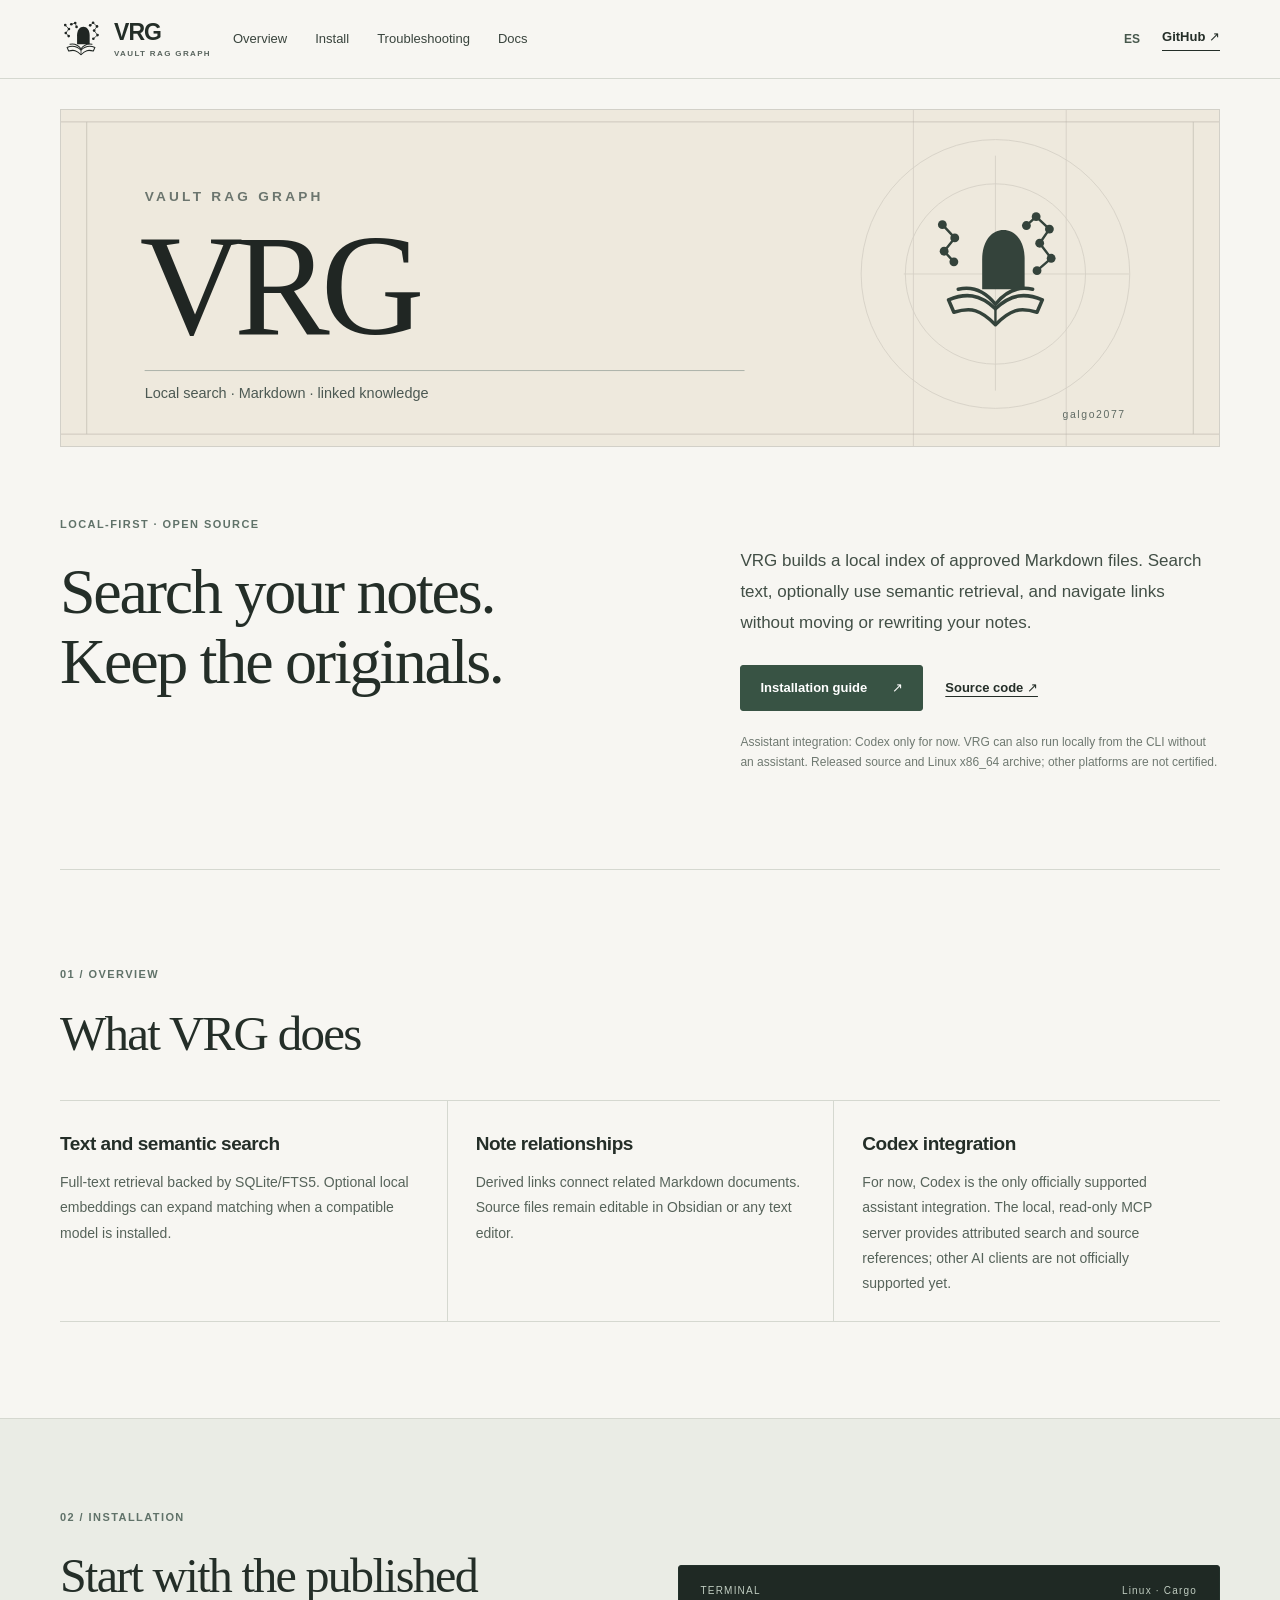
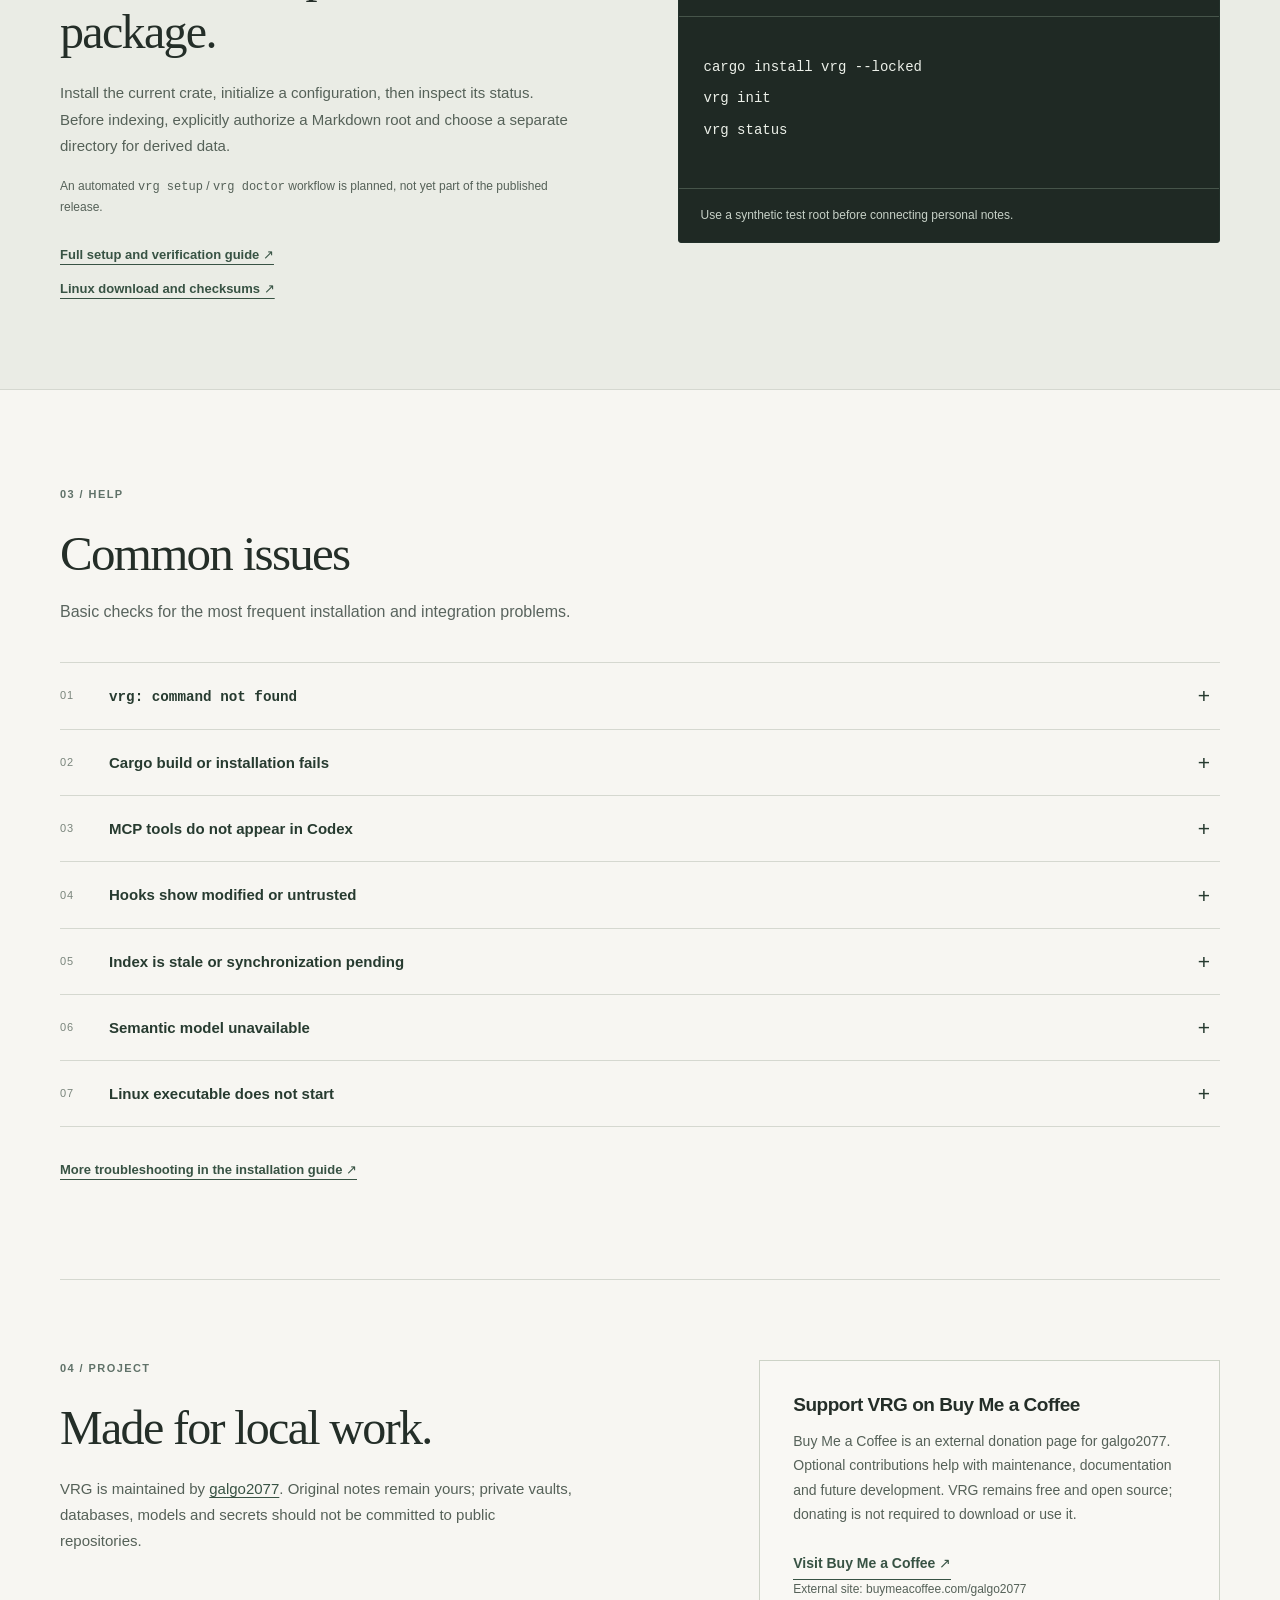
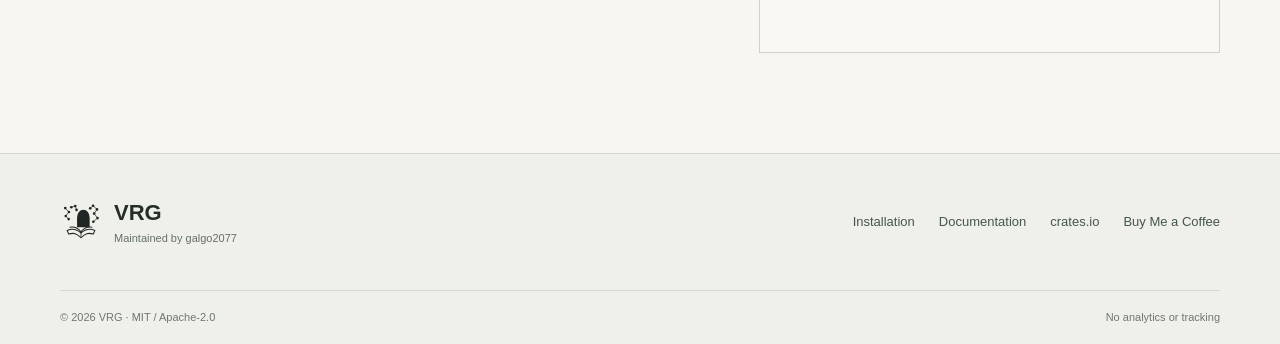
==== commit e6fdc23a: "docs: clarify Codex-only assistant support and voluntary Buy Me a Coffee donations" ====
--- a/docs/index.html
+++ b/docs/index.html
@@ -4,8 +4,8 @@
 <div class="header-actions"><a class="lang-switch" href="./es/index.html" lang="es" hreflang="es">ES</a><a class="quiet-link" href="https://github.com/galgo2077/VRG" rel="noopener noreferrer">GitHub ↗</a></div></div></header>
 <main id="content">
 <section class="wrap banner-section" aria-labelledby="banner-label"><h2 class="sr-only" id="banner-label">VRG — Vault RAG Graph</h2><img class="brand-banner" src="./assets/vrg-banner.svg" alt="VRG — Vault RAG Graph. Local search, Markdown and linked knowledge." width="1440" height="420"></section>
-<section class="wrap introduction"><div><p class="eyeline">LOCAL-FIRST · OPEN SOURCE</p><h1>Search your notes.<br>Keep the originals.</h1></div><div class="intro-side"><p>VRG builds a local index of approved Markdown files. Search text, optionally use semantic retrieval, and navigate links without moving or rewriting your notes.</p><div class="cta-row"><a class="primary-link" href="./setup.html">Installation guide <span aria-hidden="true">↗</span></a><a class="secondary-link" href="https://github.com/galgo2077/VRG" rel="noopener noreferrer">Source code ↗</a></div><p class="small-note">Released source and Linux x86_64 archive. Other platforms are not certified.</p></div></section>
-<section id="overview" class="wrap content-section"><div class="section-top"><span class="section-index">01 / OVERVIEW</span><h2>What VRG does</h2></div><div class="three-col"><article><h3>Text and semantic search</h3><p>Full-text retrieval backed by SQLite/FTS5. Optional local embeddings can expand matching when a compatible model is installed.</p></article><article><h3>Note relationships</h3><p>Derived links connect related Markdown documents. Source files remain editable in Obsidian or any text editor.</p></article><article><h3>MCP integration</h3><p>A local, read-only MCP server exposes attributed search and source references to compatible clients, including Codex.</p></article></div></section>
+<section class="wrap introduction"><div><p class="eyeline">LOCAL-FIRST · OPEN SOURCE</p><h1>Search your notes.<br>Keep the originals.</h1></div><div class="intro-side"><p>VRG builds a local index of approved Markdown files. Search text, optionally use semantic retrieval, and navigate links without moving or rewriting your notes.</p><div class="cta-row"><a class="primary-link" href="./setup.html">Installation guide <span aria-hidden="true">↗</span></a><a class="secondary-link" href="https://github.com/galgo2077/VRG" rel="noopener noreferrer">Source code ↗</a></div><p class="small-note">Assistant integration: Codex only for now. VRG can also run locally from the CLI without an assistant. Released source and Linux x86_64 archive; other platforms are not certified.</p></div></section>
+<section id="overview" class="wrap content-section"><div class="section-top"><span class="section-index">01 / OVERVIEW</span><h2>What VRG does</h2></div><div class="three-col"><article><h3>Text and semantic search</h3><p>Full-text retrieval backed by SQLite/FTS5. Optional local embeddings can expand matching when a compatible model is installed.</p></article><article><h3>Note relationships</h3><p>Derived links connect related Markdown documents. Source files remain editable in Obsidian or any text editor.</p></article><article><h3>Codex integration</h3><p>For now, Codex is the only officially supported assistant integration. The local, read-only MCP server provides attributed search and source references; other AI clients are not officially supported yet.</p></article></div></section>
 <section id="install" class="wide-panel"><div class="wrap install-layout"><div><span class="section-index">02 / INSTALLATION</span><h2>Start with the published package.</h2><p>Install the current crate, initialize a configuration, then inspect its status. Before indexing, explicitly authorize a Markdown root and choose a separate directory for derived data.</p><p class="small-note">An automated <code>vrg setup</code> / <code>vrg doctor</code> workflow is planned, not yet part of the published release.</p><div class="plain-links"><a href="./setup.html">Full setup and verification guide ↗</a><a href="https://github.com/galgo2077/VRG/releases/tag/v0.4.0-f4" rel="noopener noreferrer">Linux download and checksums ↗</a></div></div><div class="code-area"><div class="code-head"><span>TERMINAL</span><span>Linux · Cargo</span></div><pre><code>cargo install vrg --locked
 vrg init
 vrg status</code></pre><div class="code-foot">Use a synthetic test root before connecting personal notes.</div></div></div></section>
@@ -19,5 +19,5 @@
 <details><summary><span>06</span><strong>Semantic model unavailable</strong></summary><p>Text-only search works without a model. For semantic search, supply a compatible ONNX model and tokenizer files from a verified source; VRG does not download them by default.</p></details>
 <details><summary><span>07</span><strong>Linux executable does not start</strong></summary><p>The published x86_64 artifact has glibc/libstdc++ requirements. If your system is older or incompatible, build from source in your environment instead of replacing system libraries.</p></details>
 </div><p class="section-end"><a href="./setup.html#trouble">More troubleshooting in the installation guide ↗</a></p></section>
-<section class="wrap about-section"><div><span class="section-index">04 / PROJECT</span><h2>Made for local work.</h2><p>VRG is maintained by <a href="https://github.com/galgo2077" rel="noopener noreferrer">galgo2077</a>. Original notes remain yours; private vaults, databases, models and secrets should not be committed to public repositories.</p></div><aside class="support-box"><h3>Support development</h3><p>If you find VRG useful, you can contribute to its ongoing maintenance.</p><a class="support-link" href="https://buymeacoffee.com/galgo2077?new=1" rel="noopener noreferrer">Buy Me a Coffee ↗</a></aside></section>
-</main><footer class="site-footer"><div class="wrap footer-inner"><div class="footer-brand"><img src="./assets/vrg-mark.svg" alt="" width="42" height="42"><div><strong>VRG</strong><span>Maintained by galgo2077</span></div></div><div class="footer-nav"><a href="./setup.html">Installation</a><a href="./guide.html">Documentation</a><a href="https://crates.io/crates/vrg" rel="noopener noreferrer">crates.io</a><a href="https://buymeacoffee.com/galgo2077?new=1" rel="noopener noreferrer">Support</a></div></div><div class="wrap footer-bottom"><span>© 2026 VRG · MIT / Apache-2.0</span><span>No analytics or tracking</span></div></footer></body></html>+<section class="wrap about-section"><div><span class="section-index">04 / PROJECT</span><h2>Made for local work.</h2><p>VRG is maintained by <a href="https://github.com/galgo2077" rel="noopener noreferrer">galgo2077</a>. Original notes remain yours; private vaults, databases, models and secrets should not be committed to public repositories.</p></div><aside class="support-box"><h3>Support VRG on Buy Me a Coffee</h3><p>Buy Me a Coffee is an external donation page for galgo2077. Optional contributions help with maintenance, documentation and future development. VRG remains free and open source; donating is not required to download or use it.</p><a class="support-link" href="https://buymeacoffee.com/galgo2077?new=1" rel="noopener noreferrer" aria-label="Visit Buy Me a Coffee to support VRG (external site)">Visit Buy Me a Coffee ↗</a><p class="small-note">External site: buymeacoffee.com/galgo2077</p></aside></section>
+</main><footer class="site-footer"><div class="wrap footer-inner"><div class="footer-brand"><img src="./assets/vrg-mark.svg" alt="" width="42" height="42"><div><strong>VRG</strong><span>Maintained by galgo2077</span></div></div><div class="footer-nav"><a href="./setup.html">Installation</a><a href="./guide.html">Documentation</a><a href="https://crates.io/crates/vrg" rel="noopener noreferrer">crates.io</a><a href="https://buymeacoffee.com/galgo2077?new=1" rel="noopener noreferrer">Buy Me a Coffee</a></div></div><div class="wrap footer-bottom"><span>© 2026 VRG · MIT / Apache-2.0</span><span>No analytics or tracking</span></div></footer></body></html>
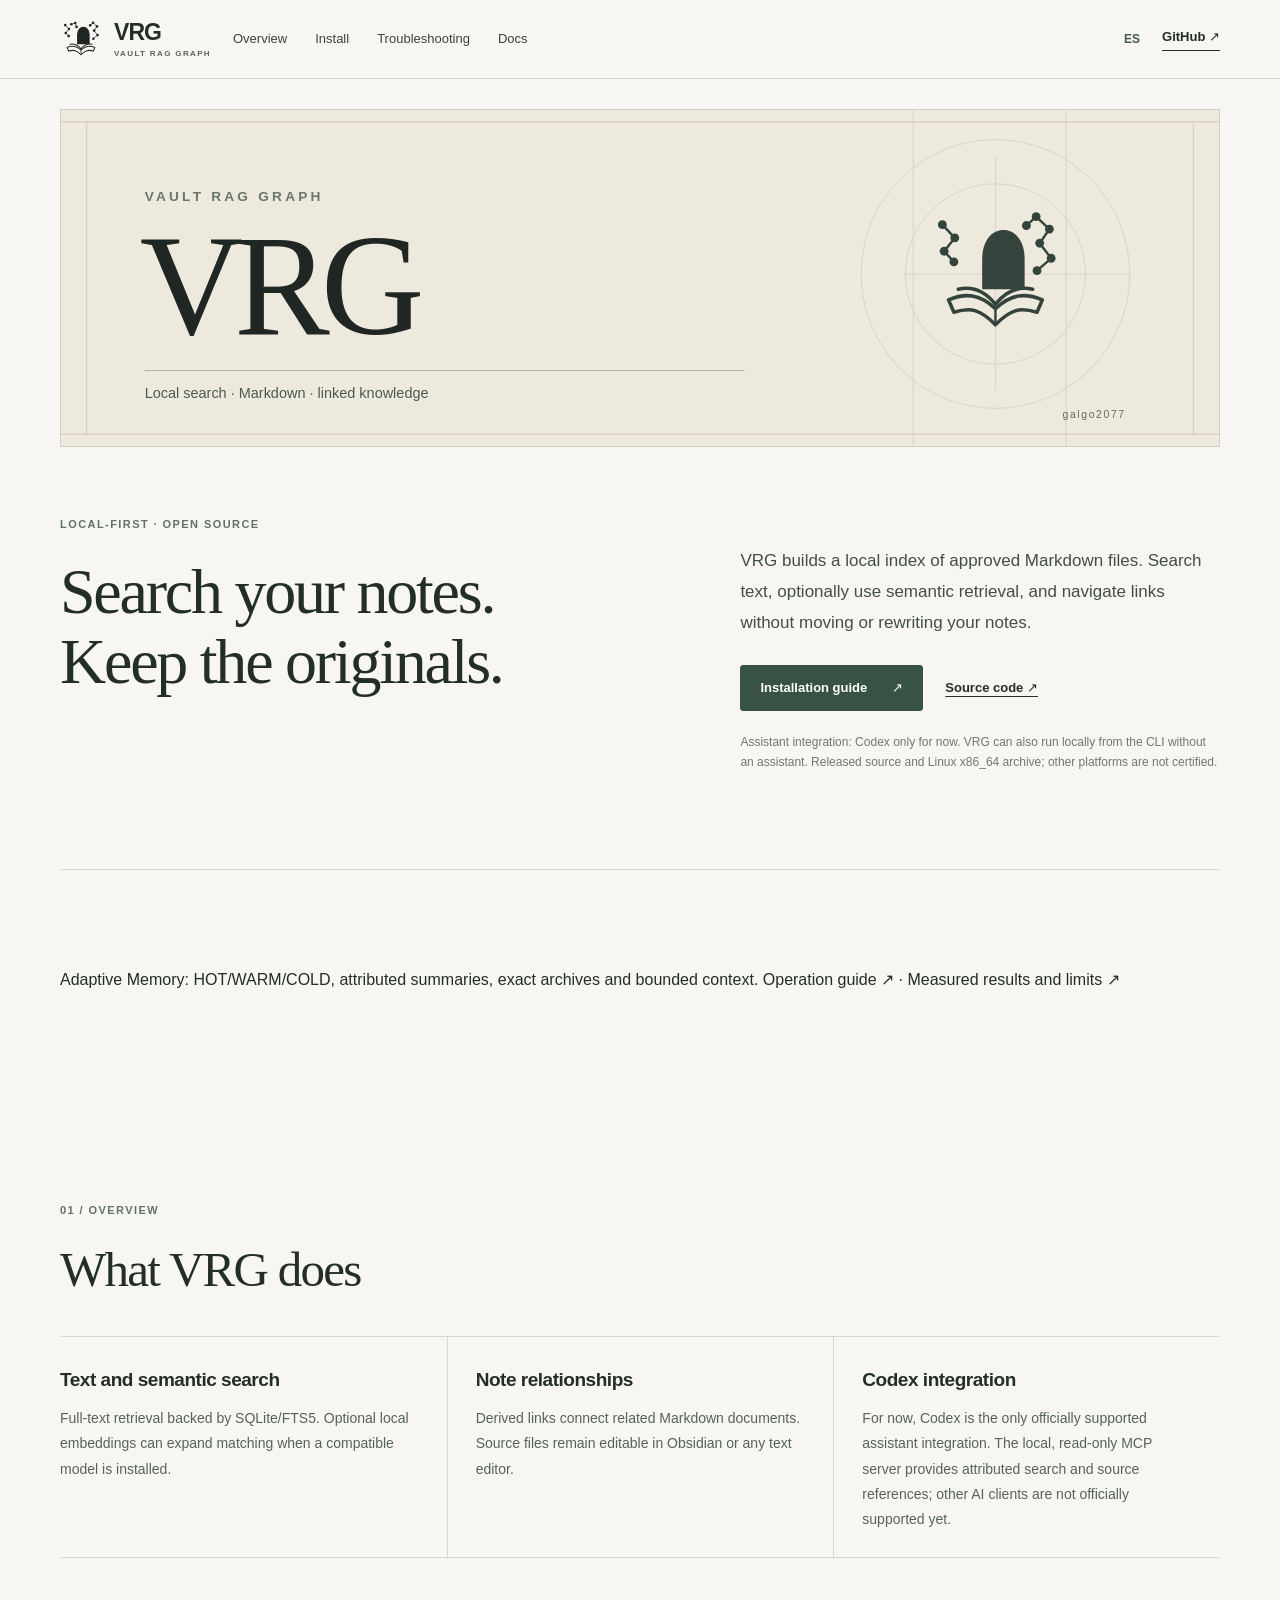
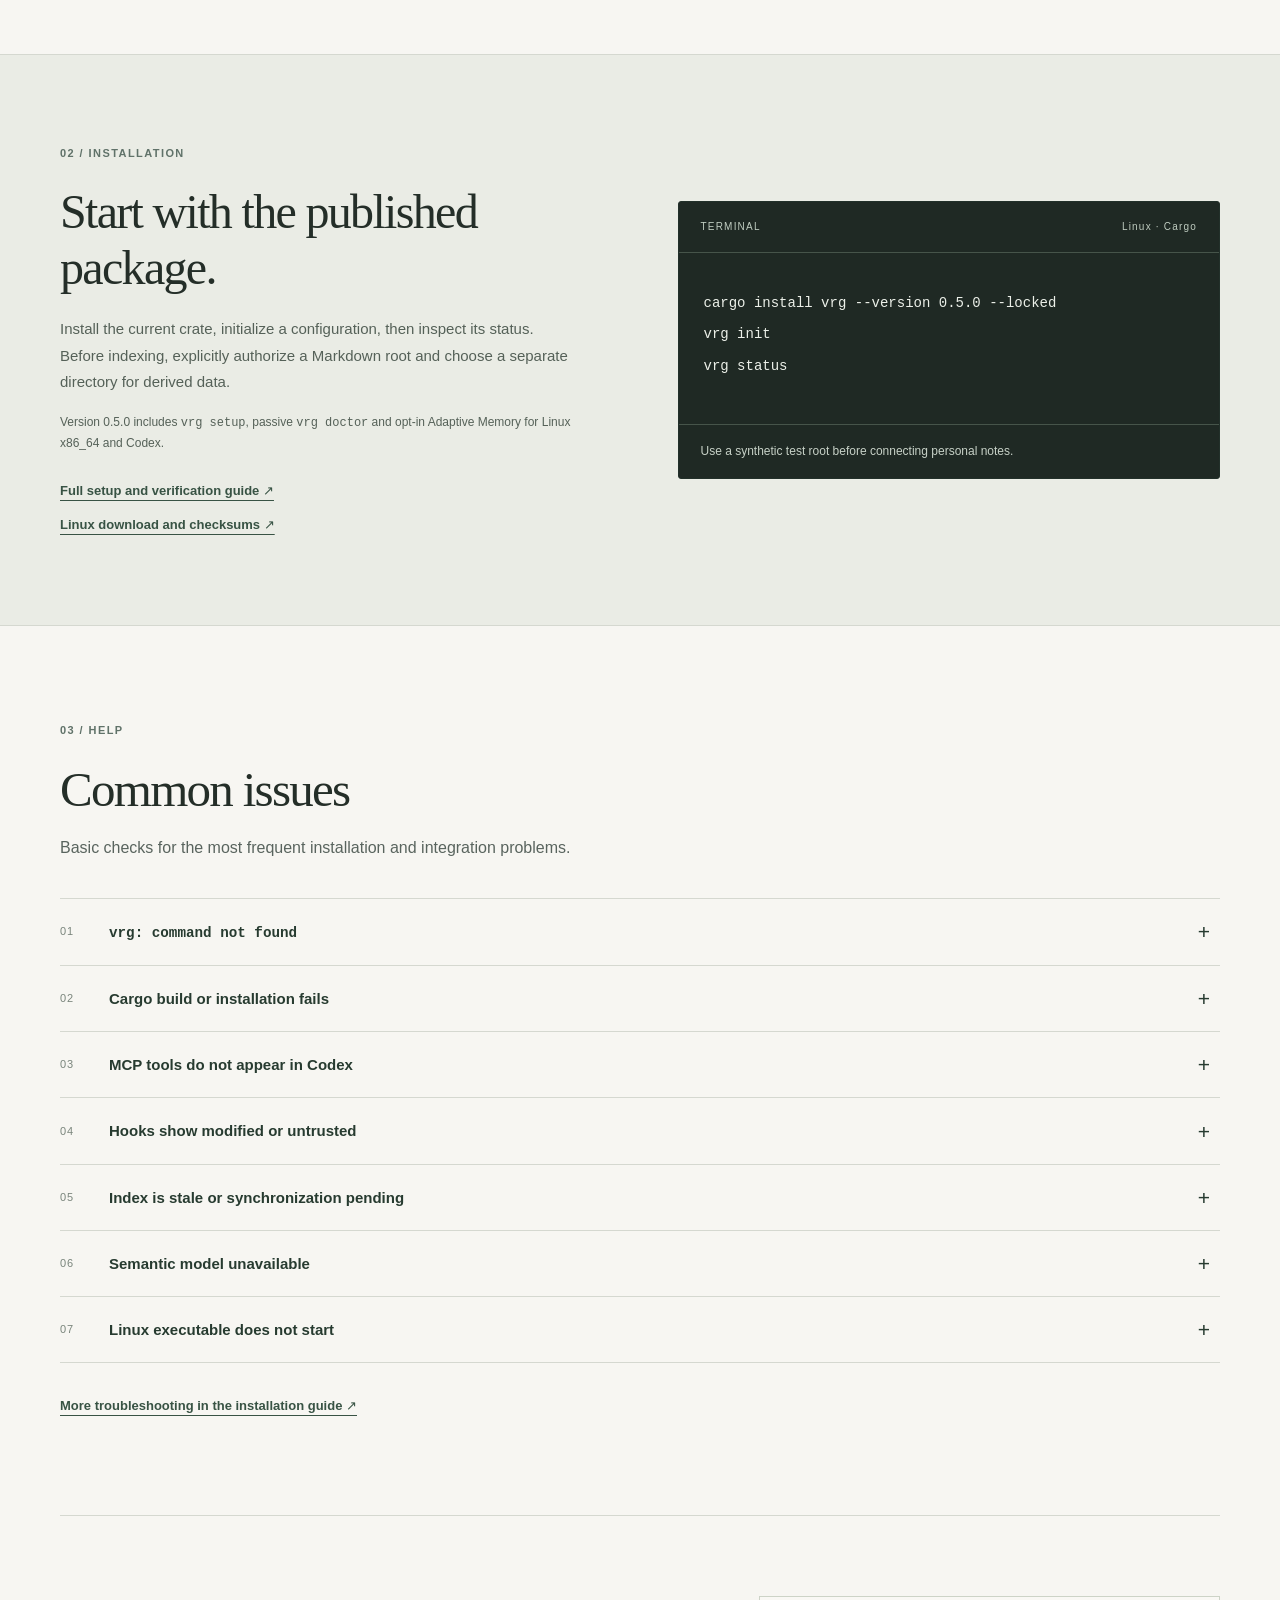
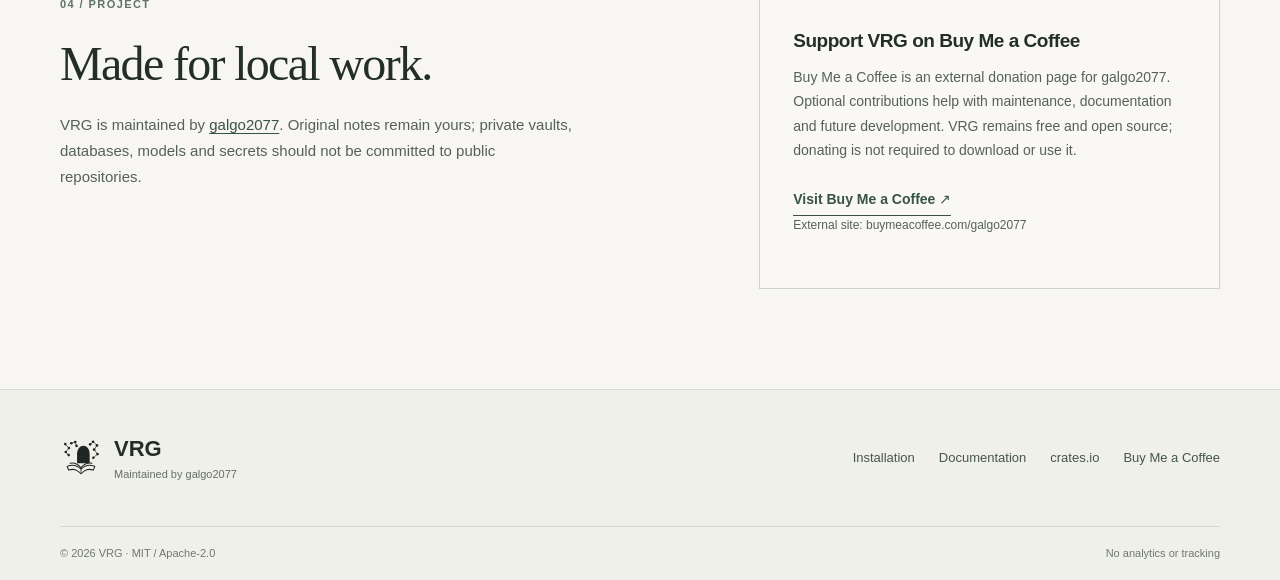
==== commit a89375cc: "docs: publish Linux adaptive-memory operation and measured release scope" ====
--- a/docs/index.html
+++ b/docs/index.html
@@ -5,8 +5,9 @@
 <main id="content">
 <section class="wrap banner-section" aria-labelledby="banner-label"><h2 class="sr-only" id="banner-label">VRG — Vault RAG Graph</h2><img class="brand-banner" src="./assets/vrg-banner.svg" alt="VRG — Vault RAG Graph. Local search, Markdown and linked knowledge." width="1440" height="420"></section>
 <section class="wrap introduction"><div><p class="eyeline">LOCAL-FIRST · OPEN SOURCE</p><h1>Search your notes.<br>Keep the originals.</h1></div><div class="intro-side"><p>VRG builds a local index of approved Markdown files. Search text, optionally use semantic retrieval, and navigate links without moving or rewriting your notes.</p><div class="cta-row"><a class="primary-link" href="./setup.html">Installation guide <span aria-hidden="true">↗</span></a><a class="secondary-link" href="https://github.com/galgo2077/VRG" rel="noopener noreferrer">Source code ↗</a></div><p class="small-note">Assistant integration: Codex only for now. VRG can also run locally from the CLI without an assistant. Released source and Linux x86_64 archive; other platforms are not certified.</p></div></section>
+<section class="wrap content-section"><p>Adaptive Memory: HOT/WARM/COLD, attributed summaries, exact archives and bounded context. <a href="./public/ADAPTIVE_MEMORY.md">Operation guide ↗</a> · <a href="./public/ADAPTIVE_RELEASE_0.5.0.md">Measured results and limits ↗</a></p></section>
 <section id="overview" class="wrap content-section"><div class="section-top"><span class="section-index">01 / OVERVIEW</span><h2>What VRG does</h2></div><div class="three-col"><article><h3>Text and semantic search</h3><p>Full-text retrieval backed by SQLite/FTS5. Optional local embeddings can expand matching when a compatible model is installed.</p></article><article><h3>Note relationships</h3><p>Derived links connect related Markdown documents. Source files remain editable in Obsidian or any text editor.</p></article><article><h3>Codex integration</h3><p>For now, Codex is the only officially supported assistant integration. The local, read-only MCP server provides attributed search and source references; other AI clients are not officially supported yet.</p></article></div></section>
-<section id="install" class="wide-panel"><div class="wrap install-layout"><div><span class="section-index">02 / INSTALLATION</span><h2>Start with the published package.</h2><p>Install the current crate, initialize a configuration, then inspect its status. Before indexing, explicitly authorize a Markdown root and choose a separate directory for derived data.</p><p class="small-note">An automated <code>vrg setup</code> / <code>vrg doctor</code> workflow is planned, not yet part of the published release.</p><div class="plain-links"><a href="./setup.html">Full setup and verification guide ↗</a><a href="https://github.com/galgo2077/VRG/releases/tag/v0.4.0-f4" rel="noopener noreferrer">Linux download and checksums ↗</a></div></div><div class="code-area"><div class="code-head"><span>TERMINAL</span><span>Linux · Cargo</span></div><pre><code>cargo install vrg --locked
+<section id="install" class="wide-panel"><div class="wrap install-layout"><div><span class="section-index">02 / INSTALLATION</span><h2>Start with the published package.</h2><p>Install the current crate, initialize a configuration, then inspect its status. Before indexing, explicitly authorize a Markdown root and choose a separate directory for derived data.</p><p class="small-note">Version 0.5.0 includes <code>vrg setup</code>, passive <code>vrg doctor</code> and opt-in Adaptive Memory for Linux x86_64 and Codex.</p><div class="plain-links"><a href="./setup.html">Full setup and verification guide ↗</a><a href="https://github.com/galgo2077/VRG/releases/tag/v0.5.0" rel="noopener noreferrer">Linux download and checksums ↗</a></div></div><div class="code-area"><div class="code-head"><span>TERMINAL</span><span>Linux · Cargo</span></div><pre><code>cargo install vrg --version 0.5.0 --locked
 vrg init
 vrg status</code></pre><div class="code-foot">Use a synthetic test root before connecting personal notes.</div></div></div></section>
 <section class="wrap content-section" id="troubleshooting"><div class="section-top"><span class="section-index">03 / HELP</span><h2>Common issues</h2><p>Basic checks for the most frequent installation and integration problems.</p></div>
